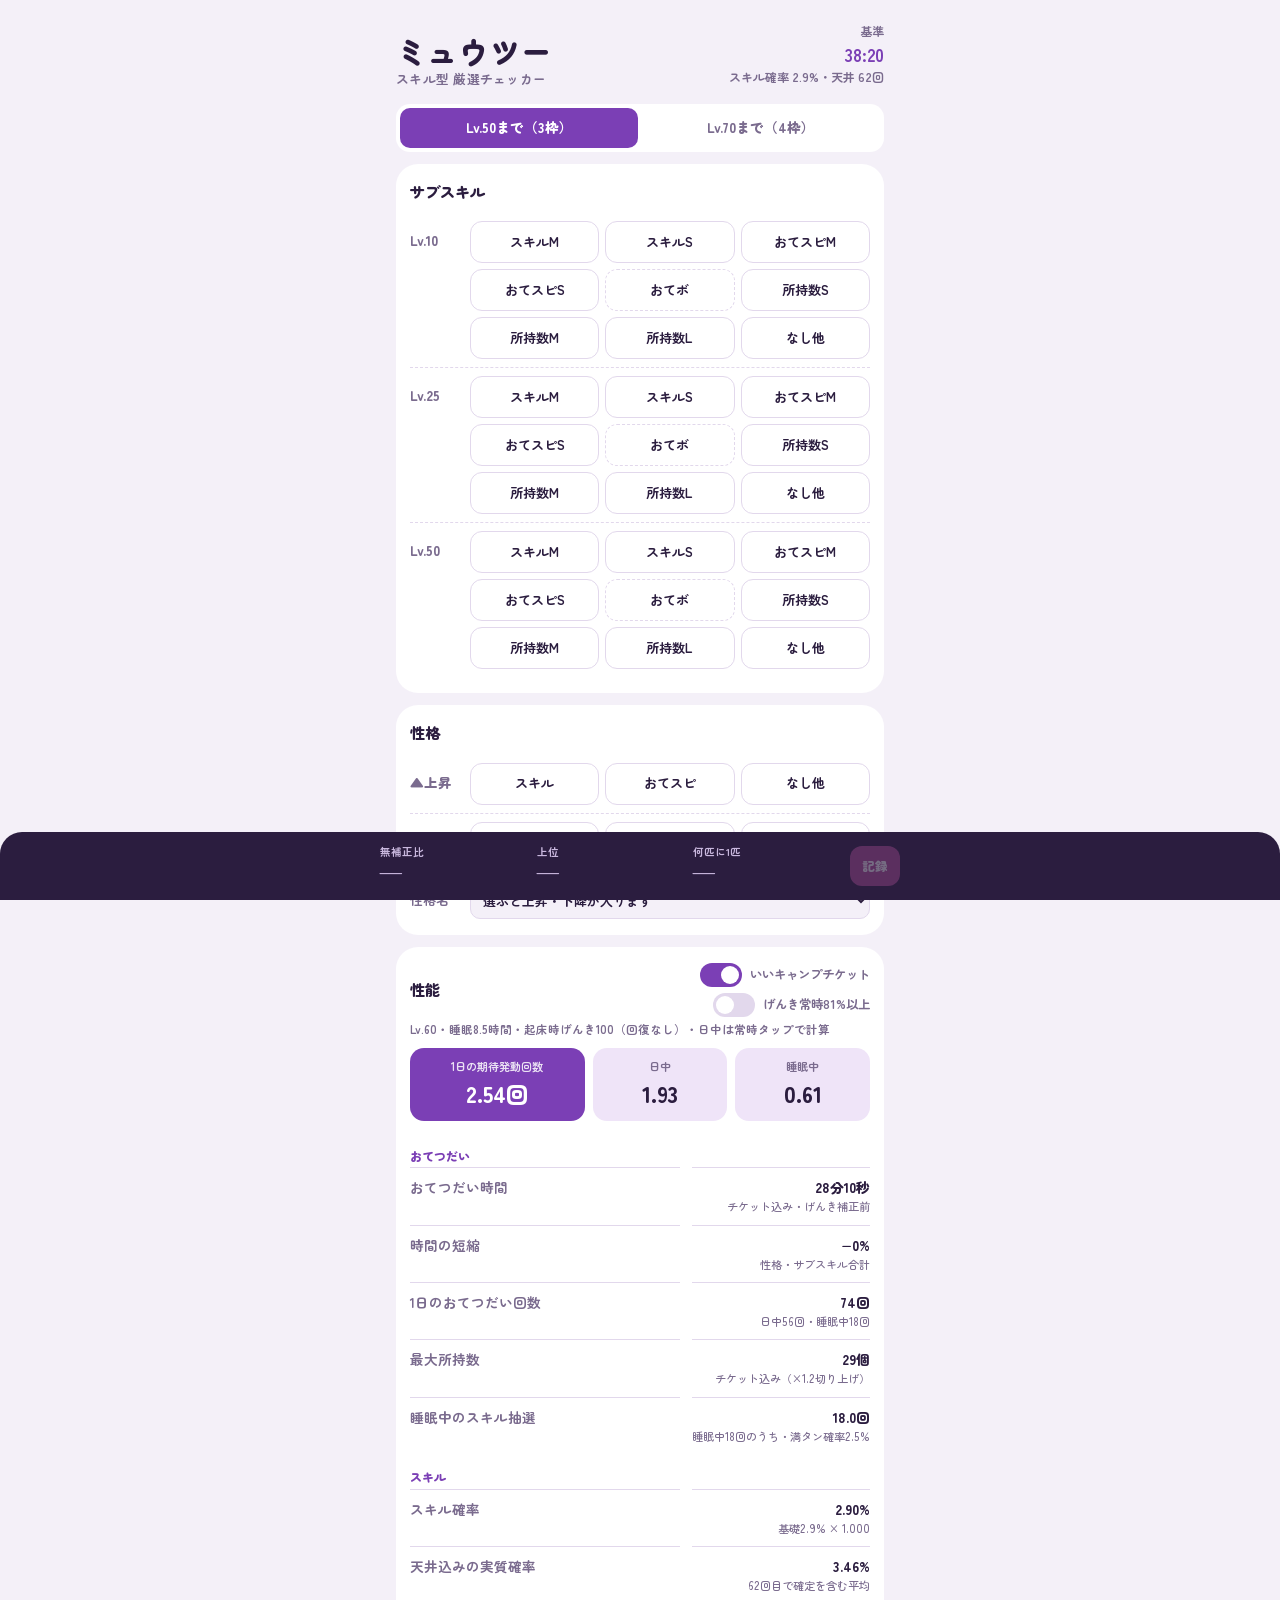
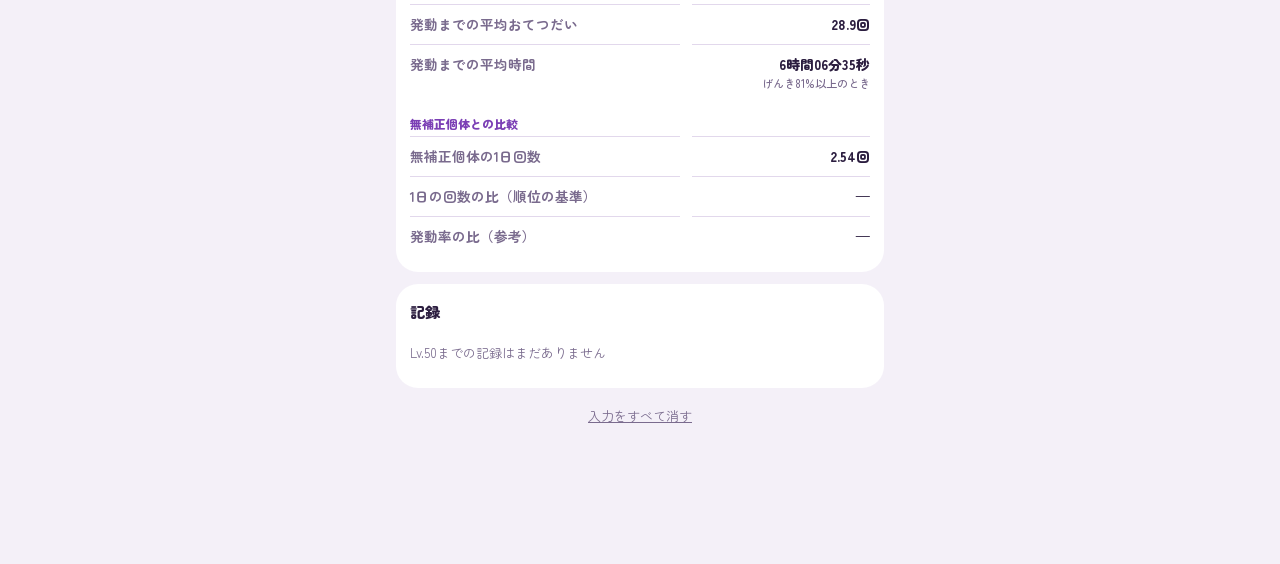
==== index.html @ 336b21f8 "Add Mewtwo skill breeding checker web app" ====
<!DOCTYPE html>
<html lang="ja">
<head>
<meta charset="utf-8">
<meta name="viewport" content="width=device-width, initial-scale=1, viewport-fit=cover">
<title>ミュウツー厳選チェッカー</title>
<link rel="preconnect" href="https://fonts.googleapis.com">
<link rel="preconnect" href="https://fonts.gstatic.com" crossorigin>
<link href="https://fonts.googleapis.com/css2?family=Zen+Maru+Gothic:wght@500;700;900&display=swap" rel="stylesheet">
<style>
:root{
  --bg:#F4F0F8;--card:#FFFFFF;--ink:#2B1D3F;--muted:#7A6B8E;--line:#E2D8EC;
  --psy:#7B3FB5;--psy-soft:#EFE4F8;--tail:#B4539C;--tail-soft:#F8E3F1;--bar:#2B1D3F;--bar-ink:#FFFFFF;--bar-muted:#C9B8DE;
  box-sizing:border-box;padding-top:env(safe-area-inset-top,0px);padding-bottom:env(safe-area-inset-bottom,0px);
}
@media (prefers-color-scheme:dark){:root:not([data-theme="light"]){
  --bg:#150E1F;--card:#221832;--ink:#EDE6F5;--muted:#A99BBC;--line:#382A4D;
  --psy:#B98AF0;--psy-soft:#33224B;--tail:#E58BCB;--tail-soft:#3E2139;--bar:#EDE6F5;--bar-ink:#1B1228;--bar-muted:#6E5D83;}}
:root[data-theme="dark"]{
  --bg:#150E1F;--card:#221832;--ink:#EDE6F5;--muted:#A99BBC;--line:#382A4D;
  --psy:#B98AF0;--psy-soft:#33224B;--tail:#E58BCB;--tail-soft:#3E2139;--bar:#EDE6F5;--bar-ink:#1B1228;--bar-muted:#6E5D83;}
html{scroll-padding-top:env(safe-area-inset-top,0px)}
*{box-sizing:border-box}
body{margin:0;background:var(--bg);color:var(--ink);font-family:"Zen Maru Gothic","Hiragino Maru Gothic ProN","Hiragino Sans","Noto Sans JP",sans-serif;line-height:1.55;-webkit-text-size-adjust:100%}
main{max-width:520px;margin:0 auto;padding:22px 16px calc(120px + env(safe-area-inset-bottom,0px))}
header{display:flex;align-items:flex-end;justify-content:space-between;gap:12px;margin-bottom:18px}
header h1{margin:0;font-size:1.9rem;font-weight:900;letter-spacing:.04em;line-height:1.1}
header h1 small{display:block;font-size:.8rem;font-weight:700;color:var(--muted);letter-spacing:.02em;margin-top:4px}
.base{text-align:right;font-size:.75rem;color:var(--muted);font-weight:700}
.base b{display:block;font-size:1.1rem;color:var(--psy);font-variant-numeric:tabular-nums}
section{background:var(--card);border-radius:22px;padding:16px 14px;margin-bottom:12px}
h2{font-size:.95rem;font-weight:900;margin:0 0 10px}
.slot{display:grid;grid-template-columns:52px 1fr;gap:8px;align-items:start;padding:8px 0}
.slot+.slot{border-top:1px dashed var(--line)}
.slot>span{font-weight:900;font-size:.85rem;color:var(--muted);padding-top:9px;font-variant-numeric:tabular-nums}
.chips{display:grid;grid-template-columns:repeat(3,1fr);gap:6px}
.chip{font:inherit;font-weight:700;font-size:.82rem;color:var(--ink);background:transparent;border:1.5px solid var(--line);border-radius:12px;padding:9px 2px;cursor:pointer;min-height:42px}
.chip[aria-pressed="true"]{background:var(--psy);border-color:var(--psy);color:#fff}
.chip.hb{border-style:dashed}
.chip:disabled{opacity:.3;cursor:not-allowed}
.chips.six{grid-template-columns:repeat(3,1fr)}
.stat.wide{grid-column:1/-1}
.down .chip[aria-pressed="true"]{background:var(--tail);border-color:var(--tail)}
button:focus-visible,select:focus-visible,input:focus-visible{outline:3px solid var(--tail);outline-offset:2px}
select,input{font:inherit;font-weight:700;color:var(--ink);background:var(--bg);border:1.5px solid var(--line);border-radius:10px;padding:7px 8px;width:100%}
.natname{margin-top:10px;display:grid;grid-template-columns:52px 1fr;gap:8px;align-items:center;font-size:.8rem;color:var(--muted);font-weight:700}
.stats{display:grid;grid-template-columns:repeat(3,1fr);gap:8px;margin-top:4px}
.stat{background:var(--psy-soft);border-radius:14px;padding:10px 6px;text-align:center}
.stat small{display:block;font-size:.7rem;color:var(--muted);font-weight:700}
.stat b{font-size:1.15rem;font-weight:900;font-variant-numeric:tabular-nums}
.fields{display:grid;grid-template-columns:repeat(3,1fr);gap:8px;margin-top:12px}
.fields label{font-size:.7rem;color:var(--muted);font-weight:700;display:flex;flex-direction:column;gap:4px}
.check{display:flex;align-items:center;gap:6px;margin-top:10px;font-size:.8rem;font-weight:700;color:var(--muted)}
.check input{width:auto}
.log{list-style:none;margin:0;padding:0}
.log li{display:grid;grid-template-columns:1fr auto auto;gap:10px;align-items:center;padding:9px 0;border-top:1px solid var(--line);font-size:.82rem}
.log li:first-child{border-top:none}
.log .m{font-size:.7rem;color:var(--muted)}
.log b{font-variant-numeric:tabular-nums;color:var(--psy)}
.del{font:inherit;font-size:.75rem;background:none;border:none;color:var(--muted);text-decoration:underline;cursor:pointer;padding:4px}
.empty{font-size:.8rem;color:var(--muted);margin:0}
.bar{position:fixed;left:0;right:0;bottom:0;background:var(--bar);color:var(--bar-ink);padding:12px 16px calc(12px + env(safe-area-inset-bottom,0px));border-radius:22px 22px 0 0}
.bar-in{max-width:520px;margin:0 auto;display:grid;grid-template-columns:1fr 1fr 1fr auto;gap:8px;align-items:center}
.bar small{display:block;font-size:.66rem;color:var(--bar-muted);font-weight:700}
.bar b{font-size:1.35rem;font-weight:900;font-variant-numeric:tabular-nums;line-height:1.2;white-space:nowrap}
.bar b.dim{color:var(--bar-muted)}
.bar .pos{font-size:.72rem;font-weight:700;color:var(--bar-muted);margin-left:4px;white-space:nowrap;font-variant-numeric:tabular-nums}
.rankcell b{display:inline}
.save{font:inherit;font-weight:900;font-size:.8rem;background:var(--tail);color:#fff;border:none;border-radius:12px;padding:10px 12px;cursor:pointer}
.save:disabled{opacity:.35}
.memo{margin-top:10px}
.reset{font:inherit;font-size:.8rem;background:none;border:none;color:var(--muted);text-decoration:underline;cursor:pointer;display:block;margin:0 auto 12px;padding:6px}
@media (max-width:380px){.bar b{font-size:1.1rem}.save{padding:10px 9px}}
.perf-head{display:flex;justify-content:space-between;align-items:center;gap:8px;margin-bottom:4px}
.perf-head h2{margin:0}
.sws{display:flex;flex-direction:column;align-items:flex-end;gap:6px}
.cond{font-size:.72rem;color:var(--muted);font-weight:700;margin:0 0 10px}
.switch{display:flex;align-items:center;gap:8px;font-size:.78rem;font-weight:700;color:var(--muted);cursor:pointer}
.switch input{appearance:none;-webkit-appearance:none;width:42px;height:24px;border-radius:999px;background:var(--line);position:relative;border:none;padding:0;margin:0;cursor:pointer;transition:background .15s}
.switch input::after{content:"";position:absolute;top:3px;left:3px;width:18px;height:18px;border-radius:50%;background:#fff;transition:transform .15s}
.switch input:checked{background:var(--psy)}
.switch input:checked::after{transform:translateX(18px)}
.hero{display:grid;grid-template-columns:1.3fr 1fr 1fr;gap:8px;margin-bottom:12px}
.hero .stat b{font-size:1.4rem}
.hero .stat.main{background:var(--psy);color:#fff}
.hero .stat.main small{color:#fff;opacity:.85}
dl.rows{margin:0;display:grid;grid-template-columns:1fr auto;column-gap:12px}
dl.rows dt,dl.rows dd{padding:9px 0;border-top:1px solid var(--line);font-size:.85rem}
dl.rows dt{color:var(--muted);font-weight:700}
dl.rows dd{margin:0;text-align:right;font-weight:900;font-variant-numeric:tabular-nums}
dl.rows dd span{display:block;font-size:.7rem;font-weight:500;color:var(--muted)}
dl.rows .grp{grid-column:1/-1;border-top:none;padding:14px 0 2px;font-size:.75rem;color:var(--psy);font-weight:900}
@media (prefers-reduced-motion:reduce){.switch input,.switch input::after{transition:none}}
.mode{display:grid;grid-template-columns:1fr 1fr;background:var(--card);border-radius:14px;padding:4px;gap:4px;margin-bottom:12px}
.mode button{font:inherit;font-weight:900;font-size:.85rem;border:none;border-radius:10px;padding:9px 4px;background:transparent;color:var(--muted);cursor:pointer}
.mode button[aria-pressed="true"]{background:var(--psy);color:#fff}
</style>
</head>
<body>
<main>
  <header>
    <h1>ミュウツー<small>スキル型 厳選チェッカー</small></h1>
    <div class="base">基準 <b>38:20</b>スキル確率 2.9%・天井 62回</div>
  </header>

  <div class="mode" role="group" aria-label="対象レベル"><button data-n="3">Lv.50まで（3枠）</button><button data-n="4">Lv.70まで（4枠）</button></div>

  <section>
    <h2>サブスキル</h2>
    <div id="slots"></div>
  </section>

  <section>
    <h2>性格</h2>
    <div class="slot"><span>▲上昇</span><div class="chips" id="up"></div></div>
    <div class="slot down"><span>▼下降</span><div class="chips" id="down"></div></div>
    <div class="natname"><span>性格名</span><select id="nat"></select></div>
  </section>

  <section>
    <div class="perf-head"><h2>性能</h2><div class="sws"><label class="switch"><input type="checkbox" id="camp" role="switch">いいキャンプチケット</label><label class="switch"><input type="checkbox" id="g80" role="switch">げんき常時81%以上</label></div></div>
    <p class="cond" id="cond"></p>
    <div class="hero">
      <div class="stat main"><small>1日の期待発動回数</small><b id="hAll">—</b></div>
      <div class="stat"><small>日中</small><b id="hDay">—</b></div>
      <div class="stat"><small>睡眠中</small><b id="hNight">—</b></div>
    </div>
    <dl class="rows">
      <dt class="grp">おてつだい</dt><dd class="grp" style="display:none"></dd>
      <dt>おてつだい時間</dt><dd id="rTime">—</dd>
      <dt>時間の短縮</dt><dd id="rCut">—</dd>
      <dt>1日のおてつだい回数</dt><dd id="rHelps">—</dd>
      <dt>最大所持数</dt><dd id="rCap">—</dd>
      <dt>睡眠中のスキル抽選</dt><dd id="rRoll">—</dd>
      <dt class="grp">スキル</dt><dd class="grp" style="display:none"></dd>
      <dt>スキル確率</dt><dd id="rRate">—</dd>
      <dt>天井込みの実質確率</dt><dd id="rEff">—</dd>
      <dt>発動までの平均おてつだい</dt><dd id="rAvg">—</dd>
      <dt>発動までの平均時間</dt><dd id="rAvgT">—</dd>
      <dt class="grp">無補正個体との比較</dt><dd class="grp" style="display:none"></dd>
      <dt>無補正個体の1日回数</dt><dd id="rBase">—</dd>
      <dt>1日の回数の比（順位の基準）</dt><dd id="rDRatio">—</dd>
      <dt>発動率の比（参考）</dt><dd id="rRatio">—</dd>
    </dl>
  </section>

  <section>
    <h2>記録</h2>
    <ul class="log" id="log"></ul>
  </section>
  <button class="reset" id="reset">入力をすべて消す</button>
</main>

<div class="bar" role="status" aria-live="polite">
  <div class="bar-in">
    <div><small>無補正比</small><b id="bRatio" class="dim">—</b></div>
    <div class="rankcell"><small>上位</small><b id="bRank" class="dim">—</b><span class="pos" id="bPos"></span></div>
    <div><small>何匹に1匹</small><b id="bOdds" class="dim">—</b></div>
    <button class="save" id="save" disabled>記録</button>
  </div>
</div>

<script>
(function(){
const BASE=2300,P0=0.029,CEIL=62,SLEEP=8.5,CAP0=24,ING_P=0.16,ING=[1,2,4],DAYS=5,UNLOCK=[10,25,50,70];
let N=3;const LVOF=()=>N===4?70:60;
const eff=p=>p>=1?1:p/(1-(1-p)**CEIL);
const SUBS=[
  {id:'skM',name:'スキルM',w:6,skill:.36},
  {id:'skS',name:'スキルS',w:12.5,skill:.18},
  {id:'spM',name:'おてスピM',w:6,speed:.14},
  {id:'spS',name:'おてスピS',w:12.5,speed:.07},
  {id:'hb',name:'おてボ',w:2,speed:.05,gold:1},
  {id:'invS',name:'所持数S',w:12.5,inv:6},{id:'invM',name:'所持数M',w:6,inv:12},{id:'invL',name:'所持数L',w:6,inv:18},{id:'x1',w:2},{id:'x5',w:6},{id:'x6',w:12.5},
  {id:'x7',w:6},{id:'x8',w:2},{id:'x9',w:2},{id:'x10',w:2},{id:'x11',w:2},{id:'x12',w:2}
];
const PICK=['skM','skS','spM','spS','hb','invS','invM','invL','none'];
const byId=Object.fromEntries(SUBS.map(s=>[s.id,s]));
const NAT=[
 ['さみしがり','sp','en'],['いじっぱり','sp','ig'],['やんちゃ','sp','sk'],['ゆうかん','sp','ex'],
 ['ずぶとい','en','sp'],['わんぱく','en','ig'],['のうてんき','en','sk'],['のんき','en','ex'],
 ['ひかえめ','ig','sp'],['おっとり','ig','en'],['うっかりや','ig','sk'],['れいせい','ig','ex'],
 ['おだやか','sk','sp'],['おとなしい','sk','en'],['しんちょう','sk','ig'],['なまいき','sk','ex'],
 ['おくびょう','ex','sp'],['せっかち','ex','en'],['ようき','ex','ig'],['むじゃき','ex','sk'],
 ['がんばりや',null,null],['すなお',null,null],['てれや',null,null],['きまぐれ',null,null],['まじめ',null,null]
];
const cat=s=>s==='sp'||s==='speed'?'speed':s==='sk'||s==='skill'?'skill':'other';
const NATL={skill:'スキル',speed:'おてスピ',other:'なし他'};

function mults(subs,up,down){
  let sk=0,sp=0,inv=0;
  subs.forEach(id=>{const s=byId[id];if(s){sk+=s.skill||0;sp+=s.speed||0;inv+=s.inv||0;}});
  return mk(sk,sp,inv,up,down);
}
function mk(sk,sp,inv,up,down){
  const skillMul=(up==='skill'?1.2:1)*(down==='skill'?0.8:1)*(1+sk);
  const timeMul=(up==='speed'?0.9:1)*(down==='speed'?1.075:1)*(1-Math.min(.35,sp));
  return {skillMul,timeMul,cap:CAP0+inv,ratio:eff(P0*skillMul)/eff(P0)/timeMul};
}
const MC={};
const envKey=()=>N+'|'+$('camp').checked+'|'+$('g80').checked;
function metric(m){
  const key=envKey()+'|'+m.skillMul.toFixed(6)+'|'+m.timeMul.toFixed(6)+'|'+m.cap;
  if(!(key in MC)){const r=daily(m.timeMul,m.skillMul,$('camp').checked,m.cap,$('g80').checked);MC[key]=r.day+r.night;}
  return MC[key];
}
const baseMetric=()=>metric({skillMul:1,timeMul:1,cap:CAP0});
const score=(subs,up,down)=>metric(mults(subs,up,down))/baseMetric();
const NP=[['skill','speed'],['skill','other'],['speed','skill'],['speed','other'],['other','skill'],['other','speed'],['other','other']];
const DISTS={},PATS={};
function buildDist(){
  const n=N,W=SUBS.reduce((a,s)=>a+s.w,0),nc={},sums=new Map(),acc=new Map();
  NAT.forEach(([,u,d])=>{const k=cat(u)+'|'+cat(d);nc[k]=(nc[k]||0)+1/25;});
  const ncs=Object.entries(nc).map(([k,v])=>[...k.split('|'),v]);
  const rec=(depth,mask,used,p,sk,sp,inv)=>{
    if(depth===n){const k=sk.toFixed(4)+'|'+Math.min(.35,sp).toFixed(4)+'|'+inv,e=sums.get(k);
      if(e)e.p+=p;else sums.set(k,{sk,sp,inv,p});return;}
    const rest=W-used;
    for(let i=0;i<SUBS.length;i++){if(mask&(1<<i))continue;const s=SUBS[i];
      rec(depth+1,mask|(1<<i),used+s.w,p*s.w/rest,sk+(s.skill||0),sp+(s.speed||0),inv+(s.inv||0));}
  };
  rec(0,0,0,1,0,0,0);
  const b=baseMetric();
  for(const{sk,sp,inv,p}of sums.values())for(const[u,d,v]of ncs){
    const r=metric(mk(sk,sp,inv,u,d))/b,k=r.toFixed(9);acc.set(k,(acc.get(k)||0)+p*v);}
  return[...acc].map(([r,p])=>({r:+r,p}));
}
const dist=()=>{const k=envKey();return DISTS[k]||(DISTS[k]=buildDist());};
function patterns(){
  const k=envKey();if(PATS[k])return PATS[k];
  const n=N,real=PICK.filter(x=>x!=='none'),out=[];
  const rec=(start,chosen)=>{
    const subs=[...chosen,...Array(n-chosen.length).fill('none')];NP.forEach(([u,d])=>out.push(score(subs,u,d)));
    if(chosen.length===n)return;
    for(let i=start;i<real.length;i++)rec(i+1,[...chosen,real[i]]);
  };
  rec(0,[]);
  return PATS[k]=out;
}
const ready=()=>{const k=envKey();return !!(DISTS[k]&&PATS[k]);};
let pending=false;
function warm(){if(ready()||pending)return;pending=true;
  setTimeout(()=>{try{dist();patterns();}finally{pending=false;}renderBar();renderLog();},40);}
const patRank=r=>{const P=patterns();return {k:1+P.filter(x=>x>r*(1+1e-7)).length,total:P.length};};
const atLeast=r=>dist().reduce((a,x)=>a+(x.r>=r*(1-1e-7)?x.p:0),0);

const st={subs:[null,null,null,null],up:null,down:null};
const $=id=>document.getElementById(id);
const cur=()=>st.subs.slice(0,N);
const done=()=>cur().every(Boolean)&&st.up&&st.down;
const chipHtml=(v,label,pressed,dis,cls)=>`<button class="chip ${cls||''}" data-v="${v}" aria-pressed="${pressed}" ${dis?'disabled':''}>${label}</button>`;

function renderSlots(){
  $('slots').innerHTML=UNLOCK.slice(0,N).map((lv,i)=>{
    const used=cur().filter((v,j)=>j!==i&&v&&v!=='none');
    return `<div class="slot"><span>Lv.${lv}</span><div class="chips" data-i="${i}">${PICK.map(id=>{
      const s=byId[id];return chipHtml(id,id==='none'?'なし他':s.name,st.subs[i]===id,used.includes(id),s&&s.gold?'hb':'');}).join('')}</div></div>`;
  }).join('');
  $('slots').querySelectorAll('.chips').forEach(g=>g.querySelectorAll('.chip').forEach(b=>b.onclick=()=>{
    const i=+g.dataset.i,v=b.dataset.v;st.subs[i]=st.subs[i]===v?null:v;update();}));
}
function renderNat(){
  ['up','down'].forEach(k=>{
    const other=k==='up'?st.down:st.up;
    $(k).innerHTML=['skill','speed','other'].map(c=>chipHtml(c,NATL[c],st[k]===c,c!=='other'&&other===c)).join('');
    $(k).querySelectorAll('.chip').forEach(b=>b.onclick=()=>{st[k]=st[k]===b.dataset.v?null:b.dataset.v;$('nat').value='';update();});
  });
}
$('nat').innerHTML='<option value="">選ぶと上昇・下降が入ります</option>'+NAT.map(n=>`<option>${n[0]}</option>`).join('');
$('nat').onchange=e=>{const n=NAT.find(x=>x[0]===e.target.value);if(!n)return;st.up=cat(n[1]);st.down=cat(n[2]);update();};

const trunc=x=>Math.trunc(x+1e-9);
const fmtPct=p=>{const v=p*100;return v>=0.01?v.toFixed(2)+'%':v.toPrecision(2)+'%';};
const band=e=>e>=81?.45:e>=61?.52:e>=41?.62:e>=21?.71:1;
function nightRolls(cap,Hs){
  // P[j]: 睡眠中にスキル抽選が行われるおてつだいがj回になる確率（所持数が満タンになると抽選終了）
  const P=new Float64Array(Hs+1);if(Hs===0){P[0]=1;return {P,full:0};}
  let d=new Float64Array(cap),n=new Float64Array(cap);d[0]=1;let prev=1;
  for(let j=1;j<=Hs;j++){n.fill(0);
    for(let c=0;c<cap;c++){const x=d[c];if(!x)continue;
      if(c+1<cap)n[c+1]+=x*(1-ING_P);
      for(const q of ING)if(c+q<cap)n[c+q]+=x*ING_P/ING.length;}
    [d,n]=[n,d];let s=0;for(let c=0;c<cap;c++)s+=d[c];
    if(j<Hs)P[j]=prev-s;else P[j]=prev;prev=s;}
  return {P,full:1-prev};
}
function daily(timeMul,skillMul,camp,cap,g80){
  const LV=LVOF(),T=Math.floor(BASE*(1-(LV-1)*0.002)*timeMul),Te=camp?T/1.2:T;
  const p=Math.min(1,P0*skillMul),aw=Math.round((24-SLEEP)*60);
  const bd=e=>g80?.45:band(e);
  let h=0;for(let t=0;t<aw;t++)h+=60/(Te*bd(Math.max(0,100-Math.floor(t/10))));
  const Hs=Math.floor(SLEEP*3600/(Te*bd(Math.max(0,100-Math.floor(aw/10))))),Ha=Math.round(h);
  const capE=camp?Math.ceil(cap*1.2):cap,{P:RP,full}=nightRolls(capE,Hs);
  let rolls=0;for(let j=0;j<=Hs;j++)rolls+=j*RP[j];
  let c=new Float64Array(CEIL),nb=new Float64Array(CEIL);c[0]=1;
  const mk=()=>[0,1,2].map(()=>new Float64Array(CEIL));
  let G=mk(),GN=mk();const F=mk();let day=0,night=0;
  for(let d=0;d<DAYS;d++){
    day=0;
    for(let i=0;i<Ha;i++){nb.fill(0);
      for(let k=0;k<CEIL;k++){const x=c[k];if(!x)continue;const w=k===CEIL-1?1:p;day+=x*w;nb[0]+=x*w;if(k<CEIL-1)nb[k+1]+=x*(1-w);}
      [c,nb]=[nb,c];}
    G[0].set(c);G[1].fill(0);G[2].fill(0);
    for(let s=0;s<3;s++)for(let k=0;k<CEIL;k++)F[s][k]=RP[0]*G[s][k];
    for(let i=0;i<Hs;i++){GN.forEach(a=>a.fill(0));
      for(let s=0;s<3;s++)for(let k=0;k<CEIL;k++){const x=G[s][k];if(!x)continue;
        if(s===2){GN[2][k]+=x;continue;}
        const w=k===CEIL-1?1:p;GN[s+1][0]+=x*w;if(k<CEIL-1)GN[s][k+1]+=x*(1-w);}
      [G,GN]=[GN,G];const wgt=RP[i+1];
      if(wgt)for(let s=0;s<3;s++)for(let k=0;k<CEIL;k++)F[s][k]+=wgt*G[s][k];}
    night=0;c.fill(0);
    for(let s=0;s<3;s++)for(let k=0;k<CEIL;k++){night+=s*F[s][k];c[k]+=F[s][k];}
  }
  return {T,Te,p,h,Ha,Hs,day,night,cap:capE,rolls,full};
}
const mmss=sec=>{sec=Math.round(sec);const h=Math.floor(sec/3600),m=Math.floor(sec%3600/60),s=sec%60;return (h?h+'時間':'')+(h?String(m).padStart(2,'0'):m)+'分'+String(s).padStart(2,'0')+'秒';};
function renderStats(){
  const m=mults(cur(),st.up,st.down),camp=$('camp').checked,g80=$('g80').checked;
  $('cond').textContent=`Lv.${LVOF()}・睡眠8.5時間・${g80?'げんき常時81%以上':'起床時げんき100（回復なし）'}・日中は常時タップで計算`;
  const r=daily(m.timeMul,m.skillMul,camp,m.cap,g80),base=baseMetric();
  const total=r.day+r.night,ok=done(),e=eff(r.p),avg=1/e;
  $('hAll').textContent=total.toFixed(2)+'回';$('hDay').textContent=r.day.toFixed(2);$('hNight').textContent=r.night.toFixed(2);
  const Tm=Math.floor(r.Te/60),Ts=Math.floor(r.Te%60);
  $('rTime').innerHTML=`${Tm}分${String(Ts).padStart(2,'0')}秒<span>${camp?'チケット込み・':''}げんき補正前</span>`;
  const cut=(1-m.timeMul)*100;$('rCut').innerHTML=`${cut>=0?'−':'+'}${trunc(Math.abs(cut))}%<span>性格・サブスキル合計</span>`;
  $('rHelps').innerHTML=`${(r.Ha+r.Hs)}回<span>日中${r.Ha}回・睡眠中${r.Hs}回</span>`;
  $('rCap').innerHTML=`${r.cap}個<span>${camp?'チケット込み（×1.2切り上げ）':'基礎24＋サブスキル'}</span>`;
  $('rRoll').innerHTML=`${r.rolls.toFixed(1)}回<span>睡眠中${r.Hs}回のうち・満タン確率${(r.full*100).toFixed(1)}%</span>`;
  $('rRate').innerHTML=`${(r.p*100).toFixed(2)}%<span>基礎2.9% × ${m.skillMul.toFixed(3)}</span>`;
  $('rEff').innerHTML=`${(e*100).toFixed(2)}%<span>62回目で確定を含む平均</span>`;
  $('rAvg').textContent=avg.toFixed(1)+'回';
  $('rAvgT').innerHTML=`${mmss(avg*r.Te*0.45)}<span>げんき81%以上のとき</span>`;
  $('rBase').textContent=base.toFixed(2)+'回';
  $('rDRatio').textContent=ok?(total/base).toFixed(2)+'倍':'—';
  $('rRatio').textContent=ok?m.ratio.toFixed(2)+'倍':'—';
}
[['camp','m2camp',true],['g80','m2g80',false]].forEach(([id,k,def])=>{
  try{const v=localStorage.getItem(k);$(id).checked=v===null?def:v==='1';}catch(e){$(id).checked=def;}
  $(id).addEventListener('change',()=>{try{localStorage.setItem(k,$(id).checked?'1':'0');}catch(e){}renderStats();renderBar();renderLog();});
});
function renderBar(){
  const ok=done();
  ['bRatio','bRank','bOdds'].forEach(id=>$(id).classList.toggle('dim',!ok));
  $('save').disabled=!ok;
  if(!ok){['bRatio','bRank','bOdds'].forEach(id=>$(id).textContent='—');$('bPos').textContent='';return;}
  const r=score(cur(),st.up,st.down);
  if(!ready()){$('bRatio').textContent=r.toFixed(2)+'倍';$('bRank').textContent='計算中';$('bPos').textContent='';$('bOdds').textContent='…';warm();return;}
  const ge=atLeast(r);
  $('bRatio').textContent=r.toFixed(2)+'倍';
  $('bRank').textContent=fmtPct(ge);
  const pr=patRank(r);$('bPos').textContent=`${pr.k}位/${pr.total}`;
  $('bOdds').textContent=Math.round(1/ge).toLocaleString()+'匹';
}
function renderMode(){document.querySelectorAll('.mode button').forEach(b=>b.setAttribute('aria-pressed',String(+b.dataset.n===N)));}
function update(){renderMode();renderSlots();renderNat();renderStats();renderBar();}
document.querySelectorAll('.mode button').forEach(b=>b.onclick=()=>{N=+b.dataset.n;try{localStorage.setItem('m2mode',N);}catch(e){}update();renderLog();});
try{const v=+localStorage.getItem('m2mode');if(v===4)N=4;}catch(e){}

const load=(k,d)=>{try{const v=localStorage.getItem(k);return v?JSON.parse(v):d;}catch(e){return d;}};
const save=(k,v)=>{try{localStorage.setItem(k,JSON.stringify(v));}catch(e){}};
const nm=id=>byId[id]&&byId[id].name?byId[id].name:'なし他';
function renderLog(){
  const rd=ready();if(!rd)warm();
  const L=load('m2log',[]).filter(x=>x.subs.length===N).map(x=>{const up=cat(x.up),down=cat(x.down),n=x.subs.length;return {...x,up,down,n,r:score(x.subs,up,down)};}).sort((a,b)=>b.r-a.r);
  $('log').innerHTML=L.length?L.map(x=>`<li><div>${x.memo||'—'}<div class="m">${x.subs.map(nm).join('／')}　▲${NATL[x.up]} ▼${NATL[x.down]}</div></div><div><b>${x.r.toFixed(2)}倍</b><div class="m">上位${rd?fmtPct(atLeast(x.r)):'計算中'}</div></div><button class="del" data-t="${x.t}">削除</button></li>`).join(''):`<li class="empty">${N===4?'Lv.70まで':'Lv.50まで'}の記録はまだありません</li>`;
  $('log').querySelectorAll('.del').forEach(b=>b.onclick=()=>{save('m2log',load('m2log',[]).filter(x=>String(x.t)!==b.dataset.t));renderLog();});
}
$('save').onclick=()=>{if(!done())return;
  const memo=prompt('メモ（空欄可）','')||'';
  const L=load('m2log',[]);L.push({t:Date.now(),memo:memo.trim(),subs:cur(),up:st.up,down:st.down});
  save('m2log',L);renderLog();$('save').textContent='記録済';setTimeout(()=>$('save').textContent='記録',1200);};
$('reset').onclick=()=>{st.subs=[null,null,null,null];st.up=st.down=null;$('nat').value='';update();window.scrollTo({top:0});};

renderLog();update();
})();
</script>
</body>
</html>
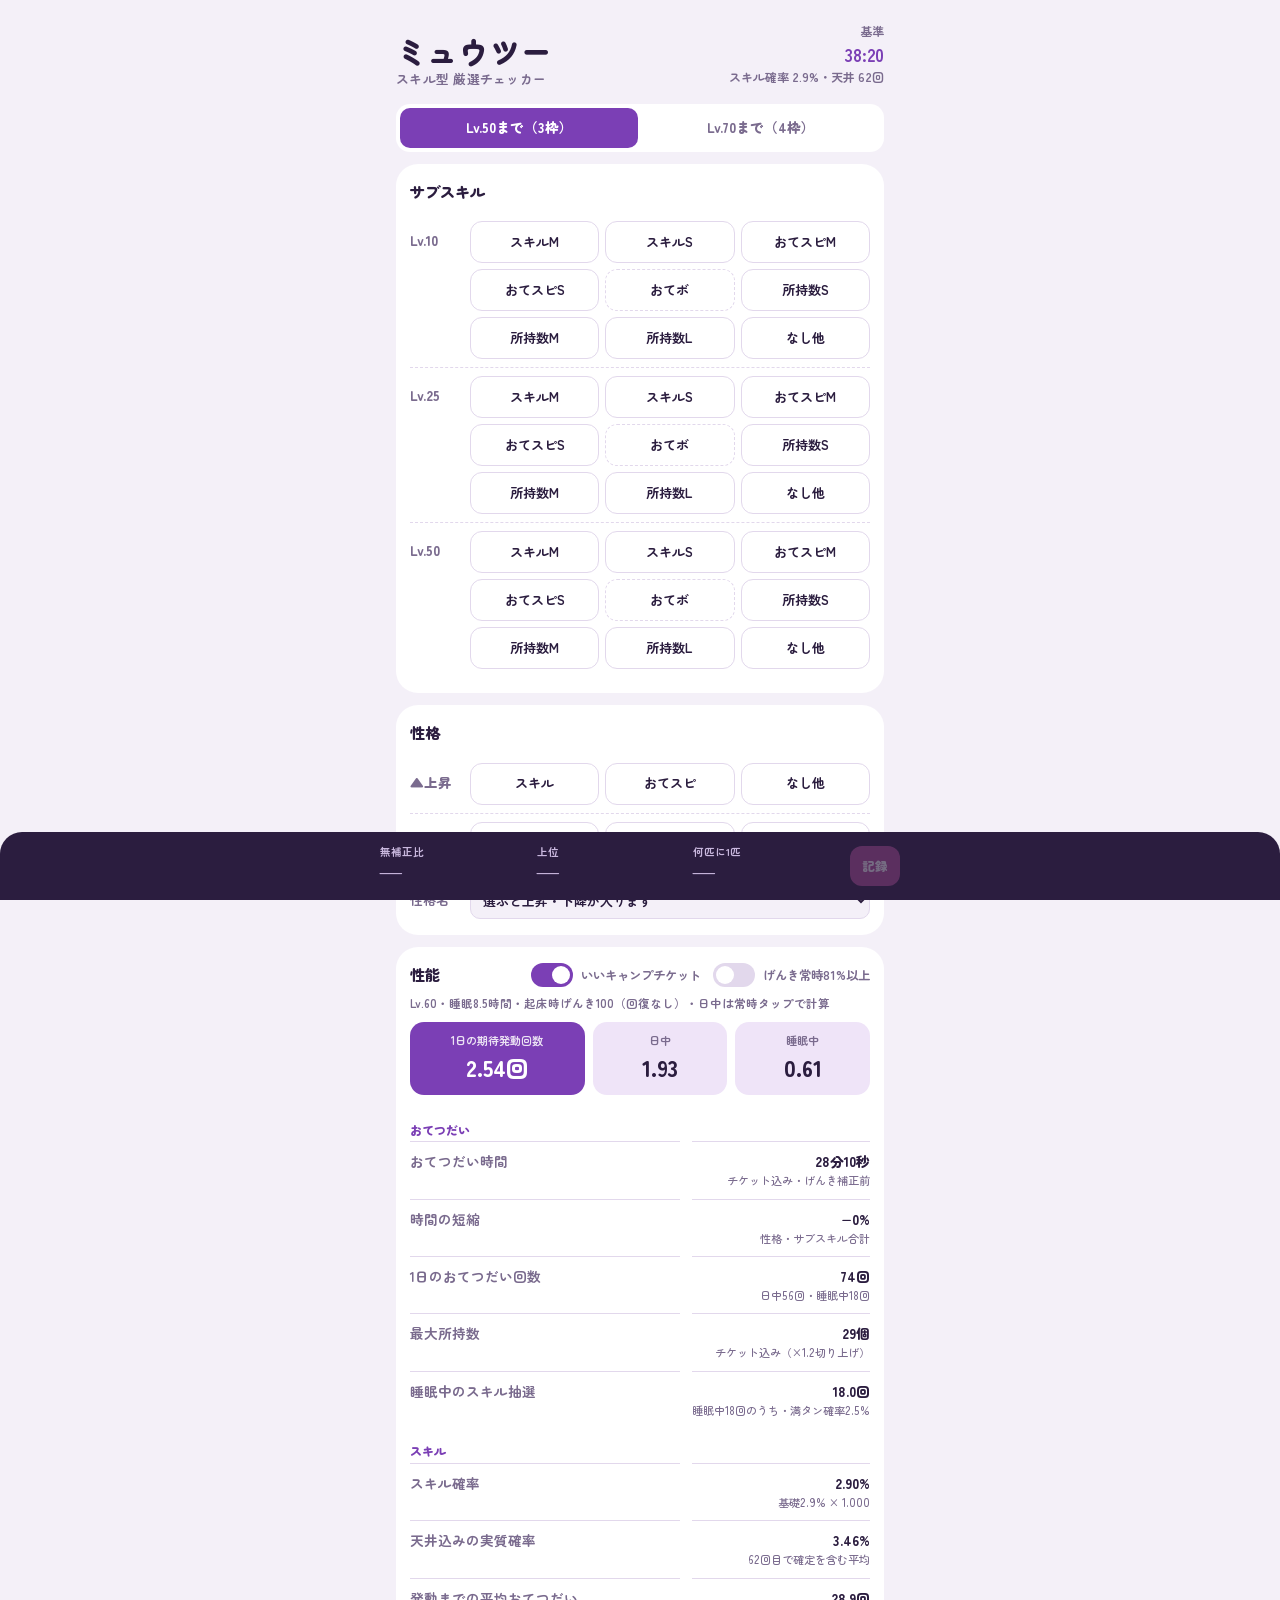
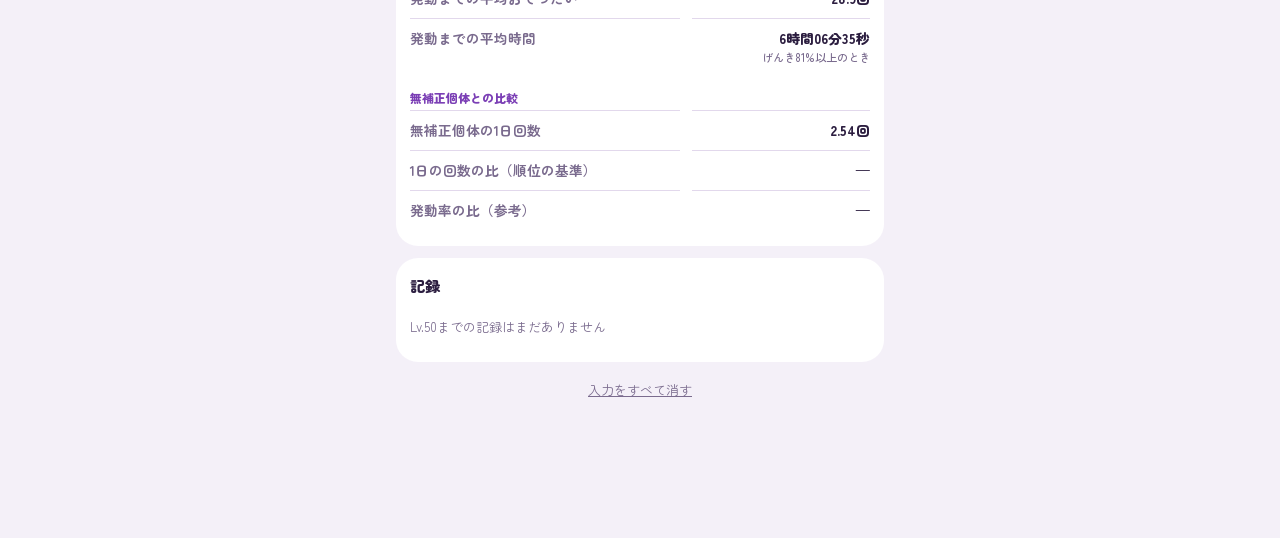
==== commit d06453fa: "Lay out the performance switches side by side On narrow screens each label breaks between its words " ====
--- a/index.html
+++ b/index.html
@@ -7,94 +7,7 @@
 <link rel="preconnect" href="https://fonts.googleapis.com">
 <link rel="preconnect" href="https://fonts.gstatic.com" crossorigin>
 <link href="https://fonts.googleapis.com/css2?family=Zen+Maru+Gothic:wght@500;700;900&display=swap" rel="stylesheet">
-<style>
-:root{
-  --bg:#F4F0F8;--card:#FFFFFF;--ink:#2B1D3F;--muted:#7A6B8E;--line:#E2D8EC;
-  --psy:#7B3FB5;--psy-soft:#EFE4F8;--tail:#B4539C;--tail-soft:#F8E3F1;--bar:#2B1D3F;--bar-ink:#FFFFFF;--bar-muted:#C9B8DE;
-  box-sizing:border-box;padding-top:env(safe-area-inset-top,0px);padding-bottom:env(safe-area-inset-bottom,0px);
-}
-@media (prefers-color-scheme:dark){:root:not([data-theme="light"]){
-  --bg:#150E1F;--card:#221832;--ink:#EDE6F5;--muted:#A99BBC;--line:#382A4D;
-  --psy:#B98AF0;--psy-soft:#33224B;--tail:#E58BCB;--tail-soft:#3E2139;--bar:#EDE6F5;--bar-ink:#1B1228;--bar-muted:#6E5D83;}}
-:root[data-theme="dark"]{
-  --bg:#150E1F;--card:#221832;--ink:#EDE6F5;--muted:#A99BBC;--line:#382A4D;
-  --psy:#B98AF0;--psy-soft:#33224B;--tail:#E58BCB;--tail-soft:#3E2139;--bar:#EDE6F5;--bar-ink:#1B1228;--bar-muted:#6E5D83;}
-html{scroll-padding-top:env(safe-area-inset-top,0px)}
-*{box-sizing:border-box}
-body{margin:0;background:var(--bg);color:var(--ink);font-family:"Zen Maru Gothic","Hiragino Maru Gothic ProN","Hiragino Sans","Noto Sans JP",sans-serif;line-height:1.55;-webkit-text-size-adjust:100%}
-main{max-width:520px;margin:0 auto;padding:22px 16px calc(120px + env(safe-area-inset-bottom,0px))}
-header{display:flex;align-items:flex-end;justify-content:space-between;gap:12px;margin-bottom:18px}
-header h1{margin:0;font-size:1.9rem;font-weight:900;letter-spacing:.04em;line-height:1.1}
-header h1 small{display:block;font-size:.8rem;font-weight:700;color:var(--muted);letter-spacing:.02em;margin-top:4px}
-.base{text-align:right;font-size:.75rem;color:var(--muted);font-weight:700}
-.base b{display:block;font-size:1.1rem;color:var(--psy);font-variant-numeric:tabular-nums}
-section{background:var(--card);border-radius:22px;padding:16px 14px;margin-bottom:12px}
-h2{font-size:.95rem;font-weight:900;margin:0 0 10px}
-.slot{display:grid;grid-template-columns:52px 1fr;gap:8px;align-items:start;padding:8px 0}
-.slot+.slot{border-top:1px dashed var(--line)}
-.slot>span{font-weight:900;font-size:.85rem;color:var(--muted);padding-top:9px;font-variant-numeric:tabular-nums}
-.chips{display:grid;grid-template-columns:repeat(3,1fr);gap:6px}
-.chip{font:inherit;font-weight:700;font-size:.82rem;color:var(--ink);background:transparent;border:1.5px solid var(--line);border-radius:12px;padding:9px 2px;cursor:pointer;min-height:42px}
-.chip[aria-pressed="true"]{background:var(--psy);border-color:var(--psy);color:#fff}
-.chip.hb{border-style:dashed}
-.chip:disabled{opacity:.3;cursor:not-allowed}
-.chips.six{grid-template-columns:repeat(3,1fr)}
-.stat.wide{grid-column:1/-1}
-.down .chip[aria-pressed="true"]{background:var(--tail);border-color:var(--tail)}
-button:focus-visible,select:focus-visible,input:focus-visible{outline:3px solid var(--tail);outline-offset:2px}
-select,input{font:inherit;font-weight:700;color:var(--ink);background:var(--bg);border:1.5px solid var(--line);border-radius:10px;padding:7px 8px;width:100%}
-.natname{margin-top:10px;display:grid;grid-template-columns:52px 1fr;gap:8px;align-items:center;font-size:.8rem;color:var(--muted);font-weight:700}
-.stats{display:grid;grid-template-columns:repeat(3,1fr);gap:8px;margin-top:4px}
-.stat{background:var(--psy-soft);border-radius:14px;padding:10px 6px;text-align:center}
-.stat small{display:block;font-size:.7rem;color:var(--muted);font-weight:700}
-.stat b{font-size:1.15rem;font-weight:900;font-variant-numeric:tabular-nums}
-.fields{display:grid;grid-template-columns:repeat(3,1fr);gap:8px;margin-top:12px}
-.fields label{font-size:.7rem;color:var(--muted);font-weight:700;display:flex;flex-direction:column;gap:4px}
-.check{display:flex;align-items:center;gap:6px;margin-top:10px;font-size:.8rem;font-weight:700;color:var(--muted)}
-.check input{width:auto}
-.log{list-style:none;margin:0;padding:0}
-.log li{display:grid;grid-template-columns:1fr auto auto;gap:10px;align-items:center;padding:9px 0;border-top:1px solid var(--line);font-size:.82rem}
-.log li:first-child{border-top:none}
-.log .m{font-size:.7rem;color:var(--muted)}
-.log b{font-variant-numeric:tabular-nums;color:var(--psy)}
-.del{font:inherit;font-size:.75rem;background:none;border:none;color:var(--muted);text-decoration:underline;cursor:pointer;padding:4px}
-.empty{font-size:.8rem;color:var(--muted);margin:0}
-.bar{position:fixed;left:0;right:0;bottom:0;background:var(--bar);color:var(--bar-ink);padding:12px 16px calc(12px + env(safe-area-inset-bottom,0px));border-radius:22px 22px 0 0}
-.bar-in{max-width:520px;margin:0 auto;display:grid;grid-template-columns:1fr 1fr 1fr auto;gap:8px;align-items:center}
-.bar small{display:block;font-size:.66rem;color:var(--bar-muted);font-weight:700}
-.bar b{font-size:1.35rem;font-weight:900;font-variant-numeric:tabular-nums;line-height:1.2;white-space:nowrap}
-.bar b.dim{color:var(--bar-muted)}
-.bar .pos{font-size:.72rem;font-weight:700;color:var(--bar-muted);margin-left:4px;white-space:nowrap;font-variant-numeric:tabular-nums}
-.rankcell b{display:inline}
-.save{font:inherit;font-weight:900;font-size:.8rem;background:var(--tail);color:#fff;border:none;border-radius:12px;padding:10px 12px;cursor:pointer}
-.save:disabled{opacity:.35}
-.memo{margin-top:10px}
-.reset{font:inherit;font-size:.8rem;background:none;border:none;color:var(--muted);text-decoration:underline;cursor:pointer;display:block;margin:0 auto 12px;padding:6px}
-@media (max-width:380px){.bar b{font-size:1.1rem}.save{padding:10px 9px}}
-.perf-head{display:flex;justify-content:space-between;align-items:center;gap:8px;margin-bottom:4px}
-.perf-head h2{margin:0}
-.sws{display:flex;flex-direction:column;align-items:flex-end;gap:6px}
-.cond{font-size:.72rem;color:var(--muted);font-weight:700;margin:0 0 10px}
-.switch{display:flex;align-items:center;gap:8px;font-size:.78rem;font-weight:700;color:var(--muted);cursor:pointer}
-.switch input{appearance:none;-webkit-appearance:none;width:42px;height:24px;border-radius:999px;background:var(--line);position:relative;border:none;padding:0;margin:0;cursor:pointer;transition:background .15s}
-.switch input::after{content:"";position:absolute;top:3px;left:3px;width:18px;height:18px;border-radius:50%;background:#fff;transition:transform .15s}
-.switch input:checked{background:var(--psy)}
-.switch input:checked::after{transform:translateX(18px)}
-.hero{display:grid;grid-template-columns:1.3fr 1fr 1fr;gap:8px;margin-bottom:12px}
-.hero .stat b{font-size:1.4rem}
-.hero .stat.main{background:var(--psy);color:#fff}
-.hero .stat.main small{color:#fff;opacity:.85}
-dl.rows{margin:0;display:grid;grid-template-columns:1fr auto;column-gap:12px}
-dl.rows dt,dl.rows dd{padding:9px 0;border-top:1px solid var(--line);font-size:.85rem}
-dl.rows dt{color:var(--muted);font-weight:700}
-dl.rows dd{margin:0;text-align:right;font-weight:900;font-variant-numeric:tabular-nums}
-dl.rows dd span{display:block;font-size:.7rem;font-weight:500;color:var(--muted)}
-dl.rows .grp{grid-column:1/-1;border-top:none;padding:14px 0 2px;font-size:.75rem;color:var(--psy);font-weight:900}
-@media (prefers-reduced-motion:reduce){.switch input,.switch input::after{transition:none}}
-.mode{display:grid;grid-template-columns:1fr 1fr;background:var(--card);border-radius:14px;padding:4px;gap:4px;margin-bottom:12px}
-.mode button{font:inherit;font-weight:900;font-size:.85rem;border:none;border-radius:10px;padding:9px 4px;background:transparent;color:var(--muted);cursor:pointer}
-.mode button[aria-pressed="true"]{background:var(--psy);color:#fff}
-</style>
+<link rel="stylesheet" href="css/style.css">
 </head>
 <body>
 <main>
@@ -118,7 +31,7 @@
   </section>
 
   <section>
-    <div class="perf-head"><h2>性能</h2><div class="sws"><label class="switch"><input type="checkbox" id="camp" role="switch">いいキャンプチケット</label><label class="switch"><input type="checkbox" id="g80" role="switch">げんき常時81%以上</label></div></div>
+    <div class="perf-head"><h2>性能</h2><div class="sws"><label class="switch"><input type="checkbox" id="camp" role="switch"><span><span>いいキャンプ</span><span>チケット</span></span></label><label class="switch"><input type="checkbox" id="g80" role="switch"><span><span>げんき常時</span><span>81%以上</span></span></label></div></div>
     <p class="cond" id="cond"></p>
     <div class="hero">
       <div class="stat main"><small>1日の期待発動回数</small><b id="hAll">—</b></div>
@@ -154,225 +67,12 @@
 <div class="bar" role="status" aria-live="polite">
   <div class="bar-in">
     <div><small>無補正比</small><b id="bRatio" class="dim">—</b></div>
-    <div class="rankcell"><small>上位</small><b id="bRank" class="dim">—</b><span class="pos" id="bPos"></span></div>
+    <div><small>上位</small><b id="bRank" class="dim">—</b></div>
     <div><small>何匹に1匹</small><b id="bOdds" class="dim">—</b></div>
     <button class="save" id="save" disabled>記録</button>
   </div>
 </div>
 
-<script>
-(function(){
-const BASE=2300,P0=0.029,CEIL=62,SLEEP=8.5,CAP0=24,ING_P=0.16,ING=[1,2,4],DAYS=5,UNLOCK=[10,25,50,70];
-let N=3;const LVOF=()=>N===4?70:60;
-const eff=p=>p>=1?1:p/(1-(1-p)**CEIL);
-const SUBS=[
-  {id:'skM',name:'スキルM',w:6,skill:.36},
-  {id:'skS',name:'スキルS',w:12.5,skill:.18},
-  {id:'spM',name:'おてスピM',w:6,speed:.14},
-  {id:'spS',name:'おてスピS',w:12.5,speed:.07},
-  {id:'hb',name:'おてボ',w:2,speed:.05,gold:1},
-  {id:'invS',name:'所持数S',w:12.5,inv:6},{id:'invM',name:'所持数M',w:6,inv:12},{id:'invL',name:'所持数L',w:6,inv:18},{id:'x1',w:2},{id:'x5',w:6},{id:'x6',w:12.5},
-  {id:'x7',w:6},{id:'x8',w:2},{id:'x9',w:2},{id:'x10',w:2},{id:'x11',w:2},{id:'x12',w:2}
-];
-const PICK=['skM','skS','spM','spS','hb','invS','invM','invL','none'];
-const byId=Object.fromEntries(SUBS.map(s=>[s.id,s]));
-const NAT=[
- ['さみしがり','sp','en'],['いじっぱり','sp','ig'],['やんちゃ','sp','sk'],['ゆうかん','sp','ex'],
- ['ずぶとい','en','sp'],['わんぱく','en','ig'],['のうてんき','en','sk'],['のんき','en','ex'],
- ['ひかえめ','ig','sp'],['おっとり','ig','en'],['うっかりや','ig','sk'],['れいせい','ig','ex'],
- ['おだやか','sk','sp'],['おとなしい','sk','en'],['しんちょう','sk','ig'],['なまいき','sk','ex'],
- ['おくびょう','ex','sp'],['せっかち','ex','en'],['ようき','ex','ig'],['むじゃき','ex','sk'],
- ['がんばりや',null,null],['すなお',null,null],['てれや',null,null],['きまぐれ',null,null],['まじめ',null,null]
-];
-const cat=s=>s==='sp'||s==='speed'?'speed':s==='sk'||s==='skill'?'skill':'other';
-const NATL={skill:'スキル',speed:'おてスピ',other:'なし他'};
-
-function mults(subs,up,down){
-  let sk=0,sp=0,inv=0;
-  subs.forEach(id=>{const s=byId[id];if(s){sk+=s.skill||0;sp+=s.speed||0;inv+=s.inv||0;}});
-  return mk(sk,sp,inv,up,down);
-}
-function mk(sk,sp,inv,up,down){
-  const skillMul=(up==='skill'?1.2:1)*(down==='skill'?0.8:1)*(1+sk);
-  const timeMul=(up==='speed'?0.9:1)*(down==='speed'?1.075:1)*(1-Math.min(.35,sp));
-  return {skillMul,timeMul,cap:CAP0+inv,ratio:eff(P0*skillMul)/eff(P0)/timeMul};
-}
-const MC={};
-const envKey=()=>N+'|'+$('camp').checked+'|'+$('g80').checked;
-function metric(m){
-  const key=envKey()+'|'+m.skillMul.toFixed(6)+'|'+m.timeMul.toFixed(6)+'|'+m.cap;
-  if(!(key in MC)){const r=daily(m.timeMul,m.skillMul,$('camp').checked,m.cap,$('g80').checked);MC[key]=r.day+r.night;}
-  return MC[key];
-}
-const baseMetric=()=>metric({skillMul:1,timeMul:1,cap:CAP0});
-const score=(subs,up,down)=>metric(mults(subs,up,down))/baseMetric();
-const NP=[['skill','speed'],['skill','other'],['speed','skill'],['speed','other'],['other','skill'],['other','speed'],['other','other']];
-const DISTS={},PATS={};
-function buildDist(){
-  const n=N,W=SUBS.reduce((a,s)=>a+s.w,0),nc={},sums=new Map(),acc=new Map();
-  NAT.forEach(([,u,d])=>{const k=cat(u)+'|'+cat(d);nc[k]=(nc[k]||0)+1/25;});
-  const ncs=Object.entries(nc).map(([k,v])=>[...k.split('|'),v]);
-  const rec=(depth,mask,used,p,sk,sp,inv)=>{
-    if(depth===n){const k=sk.toFixed(4)+'|'+Math.min(.35,sp).toFixed(4)+'|'+inv,e=sums.get(k);
-      if(e)e.p+=p;else sums.set(k,{sk,sp,inv,p});return;}
-    const rest=W-used;
-    for(let i=0;i<SUBS.length;i++){if(mask&(1<<i))continue;const s=SUBS[i];
-      rec(depth+1,mask|(1<<i),used+s.w,p*s.w/rest,sk+(s.skill||0),sp+(s.speed||0),inv+(s.inv||0));}
-  };
-  rec(0,0,0,1,0,0,0);
-  const b=baseMetric();
-  for(const{sk,sp,inv,p}of sums.values())for(const[u,d,v]of ncs){
-    const r=metric(mk(sk,sp,inv,u,d))/b,k=r.toFixed(9);acc.set(k,(acc.get(k)||0)+p*v);}
-  return[...acc].map(([r,p])=>({r:+r,p}));
-}
-const dist=()=>{const k=envKey();return DISTS[k]||(DISTS[k]=buildDist());};
-function patterns(){
-  const k=envKey();if(PATS[k])return PATS[k];
-  const n=N,real=PICK.filter(x=>x!=='none'),out=[];
-  const rec=(start,chosen)=>{
-    const subs=[...chosen,...Array(n-chosen.length).fill('none')];NP.forEach(([u,d])=>out.push(score(subs,u,d)));
-    if(chosen.length===n)return;
-    for(let i=start;i<real.length;i++)rec(i+1,[...chosen,real[i]]);
-  };
-  rec(0,[]);
-  return PATS[k]=out;
-}
-const ready=()=>{const k=envKey();return !!(DISTS[k]&&PATS[k]);};
-let pending=false;
-function warm(){if(ready()||pending)return;pending=true;
-  setTimeout(()=>{try{dist();patterns();}finally{pending=false;}renderBar();renderLog();},40);}
-const patRank=r=>{const P=patterns();return {k:1+P.filter(x=>x>r*(1+1e-7)).length,total:P.length};};
-const atLeast=r=>dist().reduce((a,x)=>a+(x.r>=r*(1-1e-7)?x.p:0),0);
-
-const st={subs:[null,null,null,null],up:null,down:null};
-const $=id=>document.getElementById(id);
-const cur=()=>st.subs.slice(0,N);
-const done=()=>cur().every(Boolean)&&st.up&&st.down;
-const chipHtml=(v,label,pressed,dis,cls)=>`<button class="chip ${cls||''}" data-v="${v}" aria-pressed="${pressed}" ${dis?'disabled':''}>${label}</button>`;
-
-function renderSlots(){
-  $('slots').innerHTML=UNLOCK.slice(0,N).map((lv,i)=>{
-    const used=cur().filter((v,j)=>j!==i&&v&&v!=='none');
-    return `<div class="slot"><span>Lv.${lv}</span><div class="chips" data-i="${i}">${PICK.map(id=>{
-      const s=byId[id];return chipHtml(id,id==='none'?'なし他':s.name,st.subs[i]===id,used.includes(id),s&&s.gold?'hb':'');}).join('')}</div></div>`;
-  }).join('');
-  $('slots').querySelectorAll('.chips').forEach(g=>g.querySelectorAll('.chip').forEach(b=>b.onclick=()=>{
-    const i=+g.dataset.i,v=b.dataset.v;st.subs[i]=st.subs[i]===v?null:v;update();}));
-}
-function renderNat(){
-  ['up','down'].forEach(k=>{
-    const other=k==='up'?st.down:st.up;
-    $(k).innerHTML=['skill','speed','other'].map(c=>chipHtml(c,NATL[c],st[k]===c,c!=='other'&&other===c)).join('');
-    $(k).querySelectorAll('.chip').forEach(b=>b.onclick=()=>{st[k]=st[k]===b.dataset.v?null:b.dataset.v;$('nat').value='';update();});
-  });
-}
-$('nat').innerHTML='<option value="">選ぶと上昇・下降が入ります</option>'+NAT.map(n=>`<option>${n[0]}</option>`).join('');
-$('nat').onchange=e=>{const n=NAT.find(x=>x[0]===e.target.value);if(!n)return;st.up=cat(n[1]);st.down=cat(n[2]);update();};
-
-const trunc=x=>Math.trunc(x+1e-9);
-const fmtPct=p=>{const v=p*100;return v>=0.01?v.toFixed(2)+'%':v.toPrecision(2)+'%';};
-const band=e=>e>=81?.45:e>=61?.52:e>=41?.62:e>=21?.71:1;
-function nightRolls(cap,Hs){
-  // P[j]: 睡眠中にスキル抽選が行われるおてつだいがj回になる確率（所持数が満タンになると抽選終了）
-  const P=new Float64Array(Hs+1);if(Hs===0){P[0]=1;return {P,full:0};}
-  let d=new Float64Array(cap),n=new Float64Array(cap);d[0]=1;let prev=1;
-  for(let j=1;j<=Hs;j++){n.fill(0);
-    for(let c=0;c<cap;c++){const x=d[c];if(!x)continue;
-      if(c+1<cap)n[c+1]+=x*(1-ING_P);
-      for(const q of ING)if(c+q<cap)n[c+q]+=x*ING_P/ING.length;}
-    [d,n]=[n,d];let s=0;for(let c=0;c<cap;c++)s+=d[c];
-    if(j<Hs)P[j]=prev-s;else P[j]=prev;prev=s;}
-  return {P,full:1-prev};
-}
-function daily(timeMul,skillMul,camp,cap,g80){
-  const LV=LVOF(),T=Math.floor(BASE*(1-(LV-1)*0.002)*timeMul),Te=camp?T/1.2:T;
-  const p=Math.min(1,P0*skillMul),aw=Math.round((24-SLEEP)*60);
-  const bd=e=>g80?.45:band(e);
-  let h=0;for(let t=0;t<aw;t++)h+=60/(Te*bd(Math.max(0,100-Math.floor(t/10))));
-  const Hs=Math.floor(SLEEP*3600/(Te*bd(Math.max(0,100-Math.floor(aw/10))))),Ha=Math.round(h);
-  const capE=camp?Math.ceil(cap*1.2):cap,{P:RP,full}=nightRolls(capE,Hs);
-  let rolls=0;for(let j=0;j<=Hs;j++)rolls+=j*RP[j];
-  let c=new Float64Array(CEIL),nb=new Float64Array(CEIL);c[0]=1;
-  const mk=()=>[0,1,2].map(()=>new Float64Array(CEIL));
-  let G=mk(),GN=mk();const F=mk();let day=0,night=0;
-  for(let d=0;d<DAYS;d++){
-    day=0;
-    for(let i=0;i<Ha;i++){nb.fill(0);
-      for(let k=0;k<CEIL;k++){const x=c[k];if(!x)continue;const w=k===CEIL-1?1:p;day+=x*w;nb[0]+=x*w;if(k<CEIL-1)nb[k+1]+=x*(1-w);}
-      [c,nb]=[nb,c];}
-    G[0].set(c);G[1].fill(0);G[2].fill(0);
-    for(let s=0;s<3;s++)for(let k=0;k<CEIL;k++)F[s][k]=RP[0]*G[s][k];
-    for(let i=0;i<Hs;i++){GN.forEach(a=>a.fill(0));
-      for(let s=0;s<3;s++)for(let k=0;k<CEIL;k++){const x=G[s][k];if(!x)continue;
-        if(s===2){GN[2][k]+=x;continue;}
-        const w=k===CEIL-1?1:p;GN[s+1][0]+=x*w;if(k<CEIL-1)GN[s][k+1]+=x*(1-w);}
-      [G,GN]=[GN,G];const wgt=RP[i+1];
-      if(wgt)for(let s=0;s<3;s++)for(let k=0;k<CEIL;k++)F[s][k]+=wgt*G[s][k];}
-    night=0;c.fill(0);
-    for(let s=0;s<3;s++)for(let k=0;k<CEIL;k++){night+=s*F[s][k];c[k]+=F[s][k];}
-  }
-  return {T,Te,p,h,Ha,Hs,day,night,cap:capE,rolls,full};
-}
-const mmss=sec=>{sec=Math.round(sec);const h=Math.floor(sec/3600),m=Math.floor(sec%3600/60),s=sec%60;return (h?h+'時間':'')+(h?String(m).padStart(2,'0'):m)+'分'+String(s).padStart(2,'0')+'秒';};
-function renderStats(){
-  const m=mults(cur(),st.up,st.down),camp=$('camp').checked,g80=$('g80').checked;
-  $('cond').textContent=`Lv.${LVOF()}・睡眠8.5時間・${g80?'げんき常時81%以上':'起床時げんき100（回復なし）'}・日中は常時タップで計算`;
-  const r=daily(m.timeMul,m.skillMul,camp,m.cap,g80),base=baseMetric();
-  const total=r.day+r.night,ok=done(),e=eff(r.p),avg=1/e;
-  $('hAll').textContent=total.toFixed(2)+'回';$('hDay').textContent=r.day.toFixed(2);$('hNight').textContent=r.night.toFixed(2);
-  const Tm=Math.floor(r.Te/60),Ts=Math.floor(r.Te%60);
-  $('rTime').innerHTML=`${Tm}分${String(Ts).padStart(2,'0')}秒<span>${camp?'チケット込み・':''}げんき補正前</span>`;
-  const cut=(1-m.timeMul)*100;$('rCut').innerHTML=`${cut>=0?'−':'+'}${trunc(Math.abs(cut))}%<span>性格・サブスキル合計</span>`;
-  $('rHelps').innerHTML=`${(r.Ha+r.Hs)}回<span>日中${r.Ha}回・睡眠中${r.Hs}回</span>`;
-  $('rCap').innerHTML=`${r.cap}個<span>${camp?'チケット込み（×1.2切り上げ）':'基礎24＋サブスキル'}</span>`;
-  $('rRoll').innerHTML=`${r.rolls.toFixed(1)}回<span>睡眠中${r.Hs}回のうち・満タン確率${(r.full*100).toFixed(1)}%</span>`;
-  $('rRate').innerHTML=`${(r.p*100).toFixed(2)}%<span>基礎2.9% × ${m.skillMul.toFixed(3)}</span>`;
-  $('rEff').innerHTML=`${(e*100).toFixed(2)}%<span>62回目で確定を含む平均</span>`;
-  $('rAvg').textContent=avg.toFixed(1)+'回';
-  $('rAvgT').innerHTML=`${mmss(avg*r.Te*0.45)}<span>げんき81%以上のとき</span>`;
-  $('rBase').textContent=base.toFixed(2)+'回';
-  $('rDRatio').textContent=ok?(total/base).toFixed(2)+'倍':'—';
-  $('rRatio').textContent=ok?m.ratio.toFixed(2)+'倍':'—';
-}
-[['camp','m2camp',true],['g80','m2g80',false]].forEach(([id,k,def])=>{
-  try{const v=localStorage.getItem(k);$(id).checked=v===null?def:v==='1';}catch(e){$(id).checked=def;}
-  $(id).addEventListener('change',()=>{try{localStorage.setItem(k,$(id).checked?'1':'0');}catch(e){}renderStats();renderBar();renderLog();});
-});
-function renderBar(){
-  const ok=done();
-  ['bRatio','bRank','bOdds'].forEach(id=>$(id).classList.toggle('dim',!ok));
-  $('save').disabled=!ok;
-  if(!ok){['bRatio','bRank','bOdds'].forEach(id=>$(id).textContent='—');$('bPos').textContent='';return;}
-  const r=score(cur(),st.up,st.down);
-  if(!ready()){$('bRatio').textContent=r.toFixed(2)+'倍';$('bRank').textContent='計算中';$('bPos').textContent='';$('bOdds').textContent='…';warm();return;}
-  const ge=atLeast(r);
-  $('bRatio').textContent=r.toFixed(2)+'倍';
-  $('bRank').textContent=fmtPct(ge);
-  const pr=patRank(r);$('bPos').textContent=`${pr.k}位/${pr.total}`;
-  $('bOdds').textContent=Math.round(1/ge).toLocaleString()+'匹';
-}
-function renderMode(){document.querySelectorAll('.mode button').forEach(b=>b.setAttribute('aria-pressed',String(+b.dataset.n===N)));}
-function update(){renderMode();renderSlots();renderNat();renderStats();renderBar();}
-document.querySelectorAll('.mode button').forEach(b=>b.onclick=()=>{N=+b.dataset.n;try{localStorage.setItem('m2mode',N);}catch(e){}update();renderLog();});
-try{const v=+localStorage.getItem('m2mode');if(v===4)N=4;}catch(e){}
-
-const load=(k,d)=>{try{const v=localStorage.getItem(k);return v?JSON.parse(v):d;}catch(e){return d;}};
-const save=(k,v)=>{try{localStorage.setItem(k,JSON.stringify(v));}catch(e){}};
-const nm=id=>byId[id]&&byId[id].name?byId[id].name:'なし他';
-function renderLog(){
-  const rd=ready();if(!rd)warm();
-  const L=load('m2log',[]).filter(x=>x.subs.length===N).map(x=>{const up=cat(x.up),down=cat(x.down),n=x.subs.length;return {...x,up,down,n,r:score(x.subs,up,down)};}).sort((a,b)=>b.r-a.r);
-  $('log').innerHTML=L.length?L.map(x=>`<li><div>${x.memo||'—'}<div class="m">${x.subs.map(nm).join('／')}　▲${NATL[x.up]} ▼${NATL[x.down]}</div></div><div><b>${x.r.toFixed(2)}倍</b><div class="m">上位${rd?fmtPct(atLeast(x.r)):'計算中'}</div></div><button class="del" data-t="${x.t}">削除</button></li>`).join(''):`<li class="empty">${N===4?'Lv.70まで':'Lv.50まで'}の記録はまだありません</li>`;
-  $('log').querySelectorAll('.del').forEach(b=>b.onclick=()=>{save('m2log',load('m2log',[]).filter(x=>String(x.t)!==b.dataset.t));renderLog();});
-}
-$('save').onclick=()=>{if(!done())return;
-  const memo=prompt('メモ（空欄可）','')||'';
-  const L=load('m2log',[]);L.push({t:Date.now(),memo:memo.trim(),subs:cur(),up:st.up,down:st.down});
-  save('m2log',L);renderLog();$('save').textContent='記録済';setTimeout(()=>$('save').textContent='記録',1200);};
-$('reset').onclick=()=>{st.subs=[null,null,null,null];st.up=st.down=null;$('nat').value='';update();window.scrollTo({top:0});};
-
-renderLog();update();
-})();
-</script>
+<script type="module" src="js/main.js"></script>
 </body>
 </html>
--- a/css/style.css
+++ b/css/style.css
@@ -0,0 +1,85 @@
+:root{
+  --bg:#F4F0F8;--card:#FFFFFF;--ink:#2B1D3F;--muted:#7A6B8E;--line:#E2D8EC;
+  --psy:#7B3FB5;--psy-soft:#EFE4F8;--tail:#B4539C;--tail-soft:#F8E3F1;--bar:#2B1D3F;--bar-ink:#FFFFFF;--bar-muted:#C9B8DE;
+  box-sizing:border-box;padding-top:env(safe-area-inset-top,0px);padding-bottom:env(safe-area-inset-bottom,0px);
+}
+@media (prefers-color-scheme:dark){:root:not([data-theme="light"]){
+  --bg:#150E1F;--card:#221832;--ink:#EDE6F5;--muted:#A99BBC;--line:#382A4D;
+  --psy:#B98AF0;--psy-soft:#33224B;--tail:#E58BCB;--tail-soft:#3E2139;--bar:#EDE6F5;--bar-ink:#1B1228;--bar-muted:#6E5D83;}}
+:root[data-theme="dark"]{
+  --bg:#150E1F;--card:#221832;--ink:#EDE6F5;--muted:#A99BBC;--line:#382A4D;
+  --psy:#B98AF0;--psy-soft:#33224B;--tail:#E58BCB;--tail-soft:#3E2139;--bar:#EDE6F5;--bar-ink:#1B1228;--bar-muted:#6E5D83;}
+html{scroll-padding-top:env(safe-area-inset-top,0px)}
+*{box-sizing:border-box}
+body{margin:0;background:var(--bg);color:var(--ink);font-family:"Zen Maru Gothic","Hiragino Maru Gothic ProN","Hiragino Sans","Noto Sans JP",sans-serif;line-height:1.55;-webkit-text-size-adjust:100%}
+main{max-width:520px;margin:0 auto;padding:22px 16px calc(120px + env(safe-area-inset-bottom,0px))}
+header{display:flex;align-items:flex-end;justify-content:space-between;gap:12px;margin-bottom:18px}
+header h1{margin:0;font-size:1.9rem;font-weight:900;letter-spacing:.04em;line-height:1.1}
+header h1 small{display:block;font-size:.8rem;font-weight:700;color:var(--muted);letter-spacing:.02em;margin-top:4px}
+.base{text-align:right;font-size:.75rem;color:var(--muted);font-weight:700}
+.base b{display:block;font-size:1.1rem;color:var(--psy);font-variant-numeric:tabular-nums}
+section{background:var(--card);border-radius:22px;padding:16px 14px;margin-bottom:12px}
+h2{font-size:.95rem;font-weight:900;margin:0 0 10px}
+.slot{display:grid;grid-template-columns:52px 1fr;gap:8px;align-items:start;padding:8px 0}
+.slot+.slot{border-top:1px dashed var(--line)}
+.slot>span{font-weight:900;font-size:.85rem;color:var(--muted);padding-top:9px;font-variant-numeric:tabular-nums}
+.chips{display:grid;grid-template-columns:repeat(3,1fr);gap:6px}
+.chip{font:inherit;font-weight:700;font-size:.82rem;color:var(--ink);background:transparent;border:1.5px solid var(--line);border-radius:12px;padding:9px 2px;cursor:pointer;min-height:42px}
+.chip[aria-pressed="true"]{background:var(--psy);border-color:var(--psy);color:#fff}
+.chip.hb{border-style:dashed}
+.chip:disabled{opacity:.3;cursor:not-allowed}
+.chips.six{grid-template-columns:repeat(3,1fr)}
+.stat.wide{grid-column:1/-1}
+.down .chip[aria-pressed="true"]{background:var(--tail);border-color:var(--tail)}
+button:focus-visible,select:focus-visible,input:focus-visible{outline:3px solid var(--tail);outline-offset:2px}
+select,input{font:inherit;font-weight:700;color:var(--ink);background:var(--bg);border:1.5px solid var(--line);border-radius:10px;padding:7px 8px;width:100%}
+.natname{margin-top:10px;display:grid;grid-template-columns:52px 1fr;gap:8px;align-items:center;font-size:.8rem;color:var(--muted);font-weight:700}
+.stats{display:grid;grid-template-columns:repeat(3,1fr);gap:8px;margin-top:4px}
+.stat{background:var(--psy-soft);border-radius:14px;padding:10px 6px;text-align:center}
+.stat small{display:block;font-size:.7rem;color:var(--muted);font-weight:700}
+.stat b{font-size:1.15rem;font-weight:900;font-variant-numeric:tabular-nums}
+.fields{display:grid;grid-template-columns:repeat(3,1fr);gap:8px;margin-top:12px}
+.fields label{font-size:.7rem;color:var(--muted);font-weight:700;display:flex;flex-direction:column;gap:4px}
+.check{display:flex;align-items:center;gap:6px;margin-top:10px;font-size:.8rem;font-weight:700;color:var(--muted)}
+.check input{width:auto}
+.log{list-style:none;margin:0;padding:0}
+.log li{display:grid;grid-template-columns:1fr auto auto;gap:10px;align-items:center;padding:9px 0;border-top:1px solid var(--line);font-size:.82rem}
+.log li:first-child{border-top:none}
+.log .m{font-size:.7rem;color:var(--muted)}
+.log b{font-variant-numeric:tabular-nums;color:var(--psy)}
+.del{font:inherit;font-size:.75rem;background:none;border:none;color:var(--muted);text-decoration:underline;cursor:pointer;padding:4px}
+.empty{font-size:.8rem;color:var(--muted);margin:0}
+.bar{position:fixed;left:0;right:0;bottom:0;background:var(--bar);color:var(--bar-ink);padding:12px 16px calc(12px + env(safe-area-inset-bottom,0px));border-radius:22px 22px 0 0}
+.bar-in{max-width:520px;margin:0 auto;display:grid;grid-template-columns:1fr 1fr 1fr auto;gap:8px;align-items:center}
+.bar small{display:block;font-size:.66rem;color:var(--bar-muted);font-weight:700}
+.bar b{font-size:1.35rem;font-weight:900;font-variant-numeric:tabular-nums;line-height:1.2;white-space:nowrap}
+.bar b.dim{color:var(--bar-muted)}
+.save{font:inherit;font-weight:900;font-size:.8rem;background:var(--tail);color:#fff;border:none;border-radius:12px;padding:10px 12px;cursor:pointer}
+.save:disabled{opacity:.35}
+.memo{margin-top:10px}
+.reset{font:inherit;font-size:.8rem;background:none;border:none;color:var(--muted);text-decoration:underline;cursor:pointer;display:block;margin:0 auto 12px;padding:6px}
+@media (max-width:380px){.bar b{font-size:1.1rem}.save{padding:10px 9px}}
+.perf-head{display:flex;flex-wrap:wrap;justify-content:space-between;align-items:center;gap:8px;margin-bottom:8px}
+.perf-head h2{margin:0}
+.sws{display:flex;align-items:center;gap:12px}
+.cond{font-size:.72rem;color:var(--muted);font-weight:700;margin:0 0 10px}
+.switch{display:flex;align-items:center;gap:8px;font-size:.78rem;font-weight:700;line-height:1.3;color:var(--muted);cursor:pointer}
+.switch span span{display:inline-block;white-space:nowrap}
+.switch input{appearance:none;-webkit-appearance:none;flex:none;width:42px;height:24px;border-radius:999px;background:var(--line);position:relative;border:none;padding:0;margin:0;cursor:pointer;transition:background .15s}
+.switch input::after{content:"";position:absolute;top:3px;left:3px;width:18px;height:18px;border-radius:50%;background:#fff;transition:transform .15s}
+.switch input:checked{background:var(--psy)}
+.switch input:checked::after{transform:translateX(18px)}
+.hero{display:grid;grid-template-columns:1.3fr 1fr 1fr;gap:8px;margin-bottom:12px}
+.hero .stat b{font-size:1.4rem}
+.hero .stat.main{background:var(--psy);color:#fff}
+.hero .stat.main small{color:#fff;opacity:.85}
+dl.rows{margin:0;display:grid;grid-template-columns:1fr auto;column-gap:12px}
+dl.rows dt,dl.rows dd{padding:9px 0;border-top:1px solid var(--line);font-size:.85rem}
+dl.rows dt{color:var(--muted);font-weight:700}
+dl.rows dd{margin:0;text-align:right;font-weight:900;font-variant-numeric:tabular-nums}
+dl.rows dd span{display:block;font-size:.7rem;font-weight:500;color:var(--muted)}
+dl.rows .grp{grid-column:1/-1;border-top:none;padding:14px 0 2px;font-size:.75rem;color:var(--psy);font-weight:900}
+@media (prefers-reduced-motion:reduce){.switch input,.switch input::after{transition:none}}
+.mode{display:grid;grid-template-columns:1fr 1fr;background:var(--card);border-radius:14px;padding:4px;gap:4px;margin-bottom:12px}
+.mode button{font:inherit;font-weight:900;font-size:.85rem;border:none;border-radius:10px;padding:9px 4px;background:transparent;color:var(--muted);cursor:pointer}
+.mode button[aria-pressed="true"]{background:var(--psy);color:#fff}
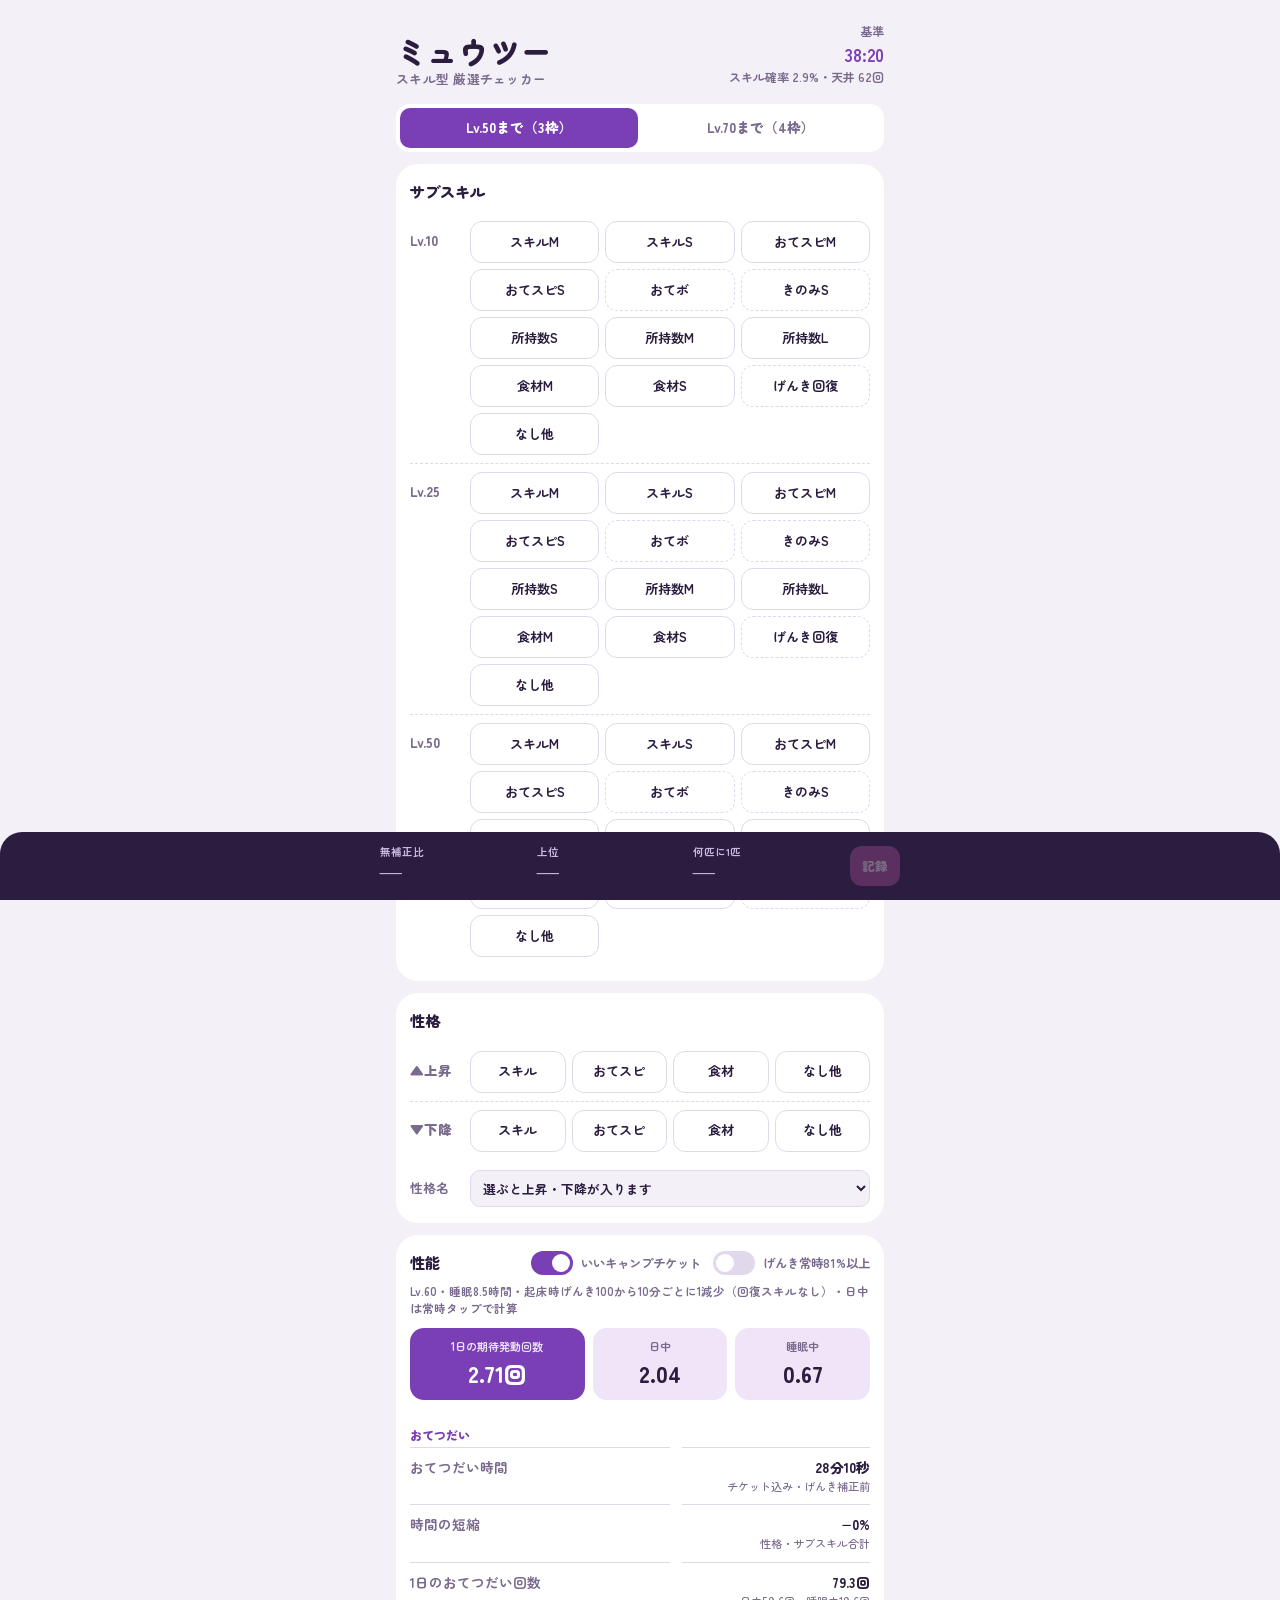
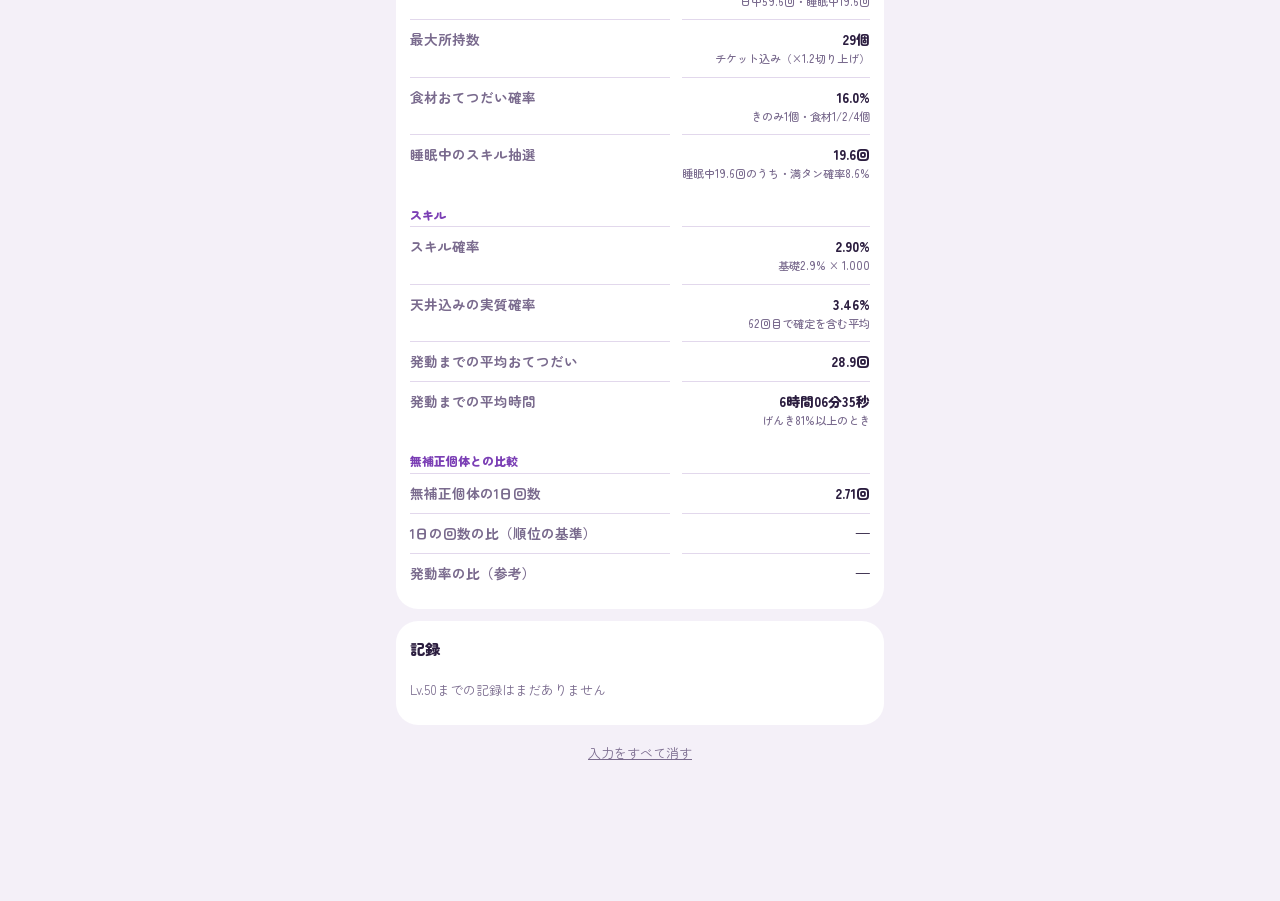
==== commit 9e4c3b17: "Rework skill-count model with current energy, subskill and inventory rules - Energy multipliers upda" ====
--- a/index.html
+++ b/index.html
@@ -25,8 +25,8 @@
 
   <section>
     <h2>性格</h2>
-    <div class="slot"><span>▲上昇</span><div class="chips" id="up"></div></div>
-    <div class="slot down"><span>▼下降</span><div class="chips" id="down"></div></div>
+    <div class="slot"><span>▲上昇</span><div class="chips four" id="up"></div></div>
+    <div class="slot down"><span>▼下降</span><div class="chips four" id="down"></div></div>
     <div class="natname"><span>性格名</span><select id="nat"></select></div>
   </section>
 
@@ -44,6 +44,7 @@
       <dt>時間の短縮</dt><dd id="rCut">—</dd>
       <dt>1日のおてつだい回数</dt><dd id="rHelps">—</dd>
       <dt>最大所持数</dt><dd id="rCap">—</dd>
+      <dt>食材おてつだい確率</dt><dd id="rIng">—</dd>
       <dt>睡眠中のスキル抽選</dt><dd id="rRoll">—</dd>
       <dt class="grp">スキル</dt><dd class="grp" style="display:none"></dd>
       <dt>スキル確率</dt><dd id="rRate">—</dd>
--- a/css/style.css
+++ b/css/style.css
@@ -29,6 +29,7 @@
 .chip.hb{border-style:dashed}
 .chip:disabled{opacity:.3;cursor:not-allowed}
 .chips.six{grid-template-columns:repeat(3,1fr)}
+.chips.four{grid-template-columns:repeat(4,1fr)}
 .stat.wide{grid-column:1/-1}
 .down .chip[aria-pressed="true"]{background:var(--tail);border-color:var(--tail)}
 button:focus-visible,select:focus-visible,input:focus-visible{outline:3px solid var(--tail);outline-offset:2px}
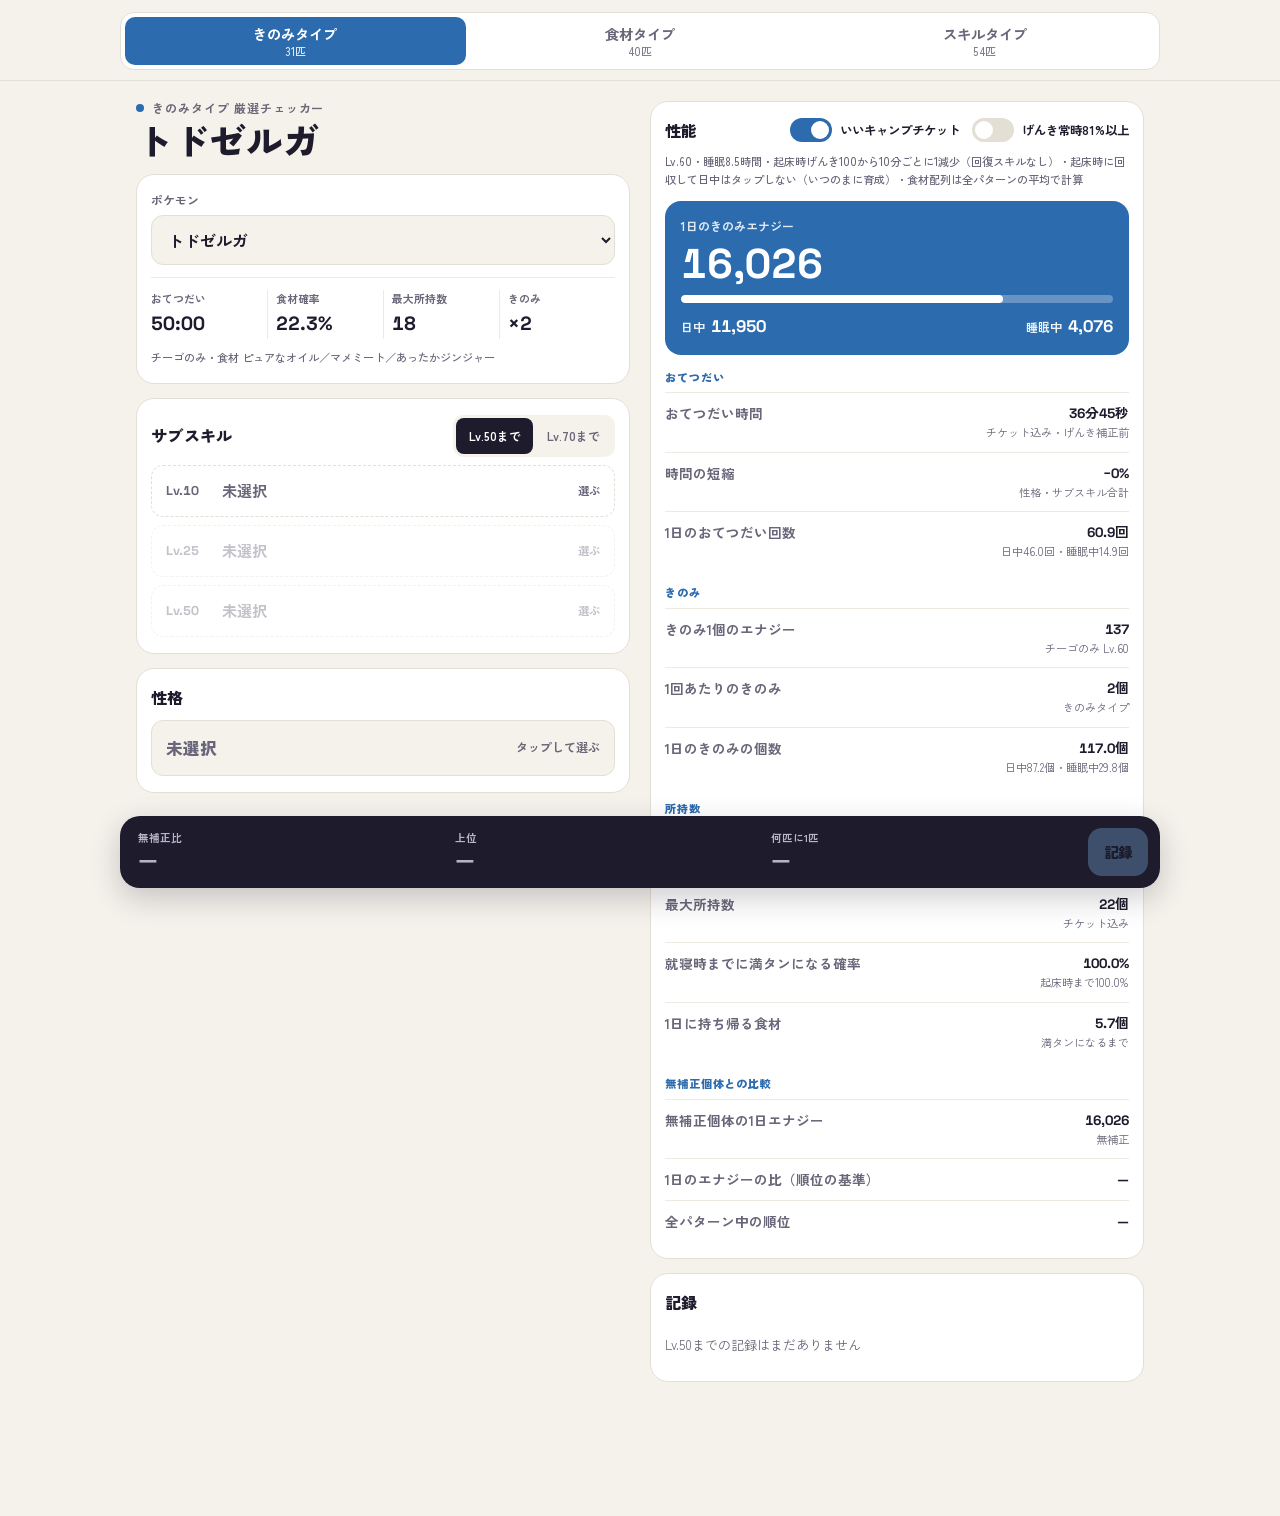
==== commit 102996ca: "Retire the standalone Mewtwo app in favor of the checker The checker's skill type covers Mewtwo, so " ====
--- a/index.html
+++ b/index.html
@@ -2,78 +2,14 @@
 <html lang="ja">
 <head>
 <meta charset="utf-8">
-<meta name="viewport" content="width=device-width, initial-scale=1, viewport-fit=cover">
-<title>ミュウツー厳選チェッカー</title>
-<link rel="preconnect" href="https://fonts.googleapis.com">
-<link rel="preconnect" href="https://fonts.gstatic.com" crossorigin>
-<link href="https://fonts.googleapis.com/css2?family=Zen+Maru+Gothic:wght@500;700;900&display=swap" rel="stylesheet">
-<link rel="stylesheet" href="css/style.css">
+<meta name="viewport" content="width=device-width, initial-scale=1">
+<title>厳選チェッカー</title>
+<script>
+// 厳選チェッカーは checker/ にある（ミュウツー版はここに統合した）。ポケモンの指定を引き継いで移動する。
+location.replace('./checker/' + location.search + location.hash);
+</script>
 </head>
 <body>
-<main>
-  <header>
-    <h1>ミュウツー<small>スキル型 厳選チェッカー</small></h1>
-    <div class="base">基準 <b>38:20</b>スキル確率 2.9%・天井 62回</div>
-  </header>
-
-  <div class="mode" role="group" aria-label="対象レベル"><button data-n="3">Lv.50まで（3枠）</button><button data-n="4">Lv.70まで（4枠）</button></div>
-
-  <section>
-    <h2>サブスキル</h2>
-    <div id="slots"></div>
-  </section>
-
-  <section>
-    <h2>性格</h2>
-    <div class="slot"><span>▲上昇</span><div class="chips four" id="up"></div></div>
-    <div class="slot down"><span>▼下降</span><div class="chips four" id="down"></div></div>
-    <div class="natname"><span>性格名</span><select id="nat"></select></div>
-  </section>
-
-  <section>
-    <div class="perf-head"><h2>性能</h2><div class="sws"><label class="switch"><input type="checkbox" id="camp" role="switch"><span><span>いいキャンプ</span><span>チケット</span></span></label><label class="switch"><input type="checkbox" id="g80" role="switch"><span><span>げんき常時</span><span>81%以上</span></span></label></div></div>
-    <p class="cond" id="cond"></p>
-    <div class="hero">
-      <div class="stat main"><small>1日の期待発動回数</small><b id="hAll">—</b></div>
-      <div class="stat"><small>日中</small><b id="hDay">—</b></div>
-      <div class="stat"><small>睡眠中</small><b id="hNight">—</b></div>
-    </div>
-    <dl class="rows">
-      <dt class="grp">おてつだい</dt><dd class="grp" style="display:none"></dd>
-      <dt>おてつだい時間</dt><dd id="rTime">—</dd>
-      <dt>時間の短縮</dt><dd id="rCut">—</dd>
-      <dt>1日のおてつだい回数</dt><dd id="rHelps">—</dd>
-      <dt>最大所持数</dt><dd id="rCap">—</dd>
-      <dt>食材おてつだい確率</dt><dd id="rIng">—</dd>
-      <dt>睡眠中のスキル抽選</dt><dd id="rRoll">—</dd>
-      <dt class="grp">スキル</dt><dd class="grp" style="display:none"></dd>
-      <dt>スキル確率</dt><dd id="rRate">—</dd>
-      <dt>天井込みの実質確率</dt><dd id="rEff">—</dd>
-      <dt>発動までの平均おてつだい</dt><dd id="rAvg">—</dd>
-      <dt>発動までの平均時間</dt><dd id="rAvgT">—</dd>
-      <dt class="grp">無補正個体との比較</dt><dd class="grp" style="display:none"></dd>
-      <dt>無補正個体の1日回数</dt><dd id="rBase">—</dd>
-      <dt>1日の回数の比（順位の基準）</dt><dd id="rDRatio">—</dd>
-      <dt>発動率の比（参考）</dt><dd id="rRatio">—</dd>
-    </dl>
-  </section>
-
-  <section>
-    <h2>記録</h2>
-    <ul class="log" id="log"></ul>
-  </section>
-  <button class="reset" id="reset">入力をすべて消す</button>
-</main>
-
-<div class="bar" role="status" aria-live="polite">
-  <div class="bar-in">
-    <div><small>無補正比</small><b id="bRatio" class="dim">—</b></div>
-    <div><small>上位</small><b id="bRank" class="dim">—</b></div>
-    <div><small>何匹に1匹</small><b id="bOdds" class="dim">—</b></div>
-    <button class="save" id="save" disabled>記録</button>
-  </div>
-</div>
-
-<script type="module" src="js/main.js"></script>
+<p><a href="./checker/">厳選チェッカー</a>に移動しました。</p>
 </body>
 </html>
